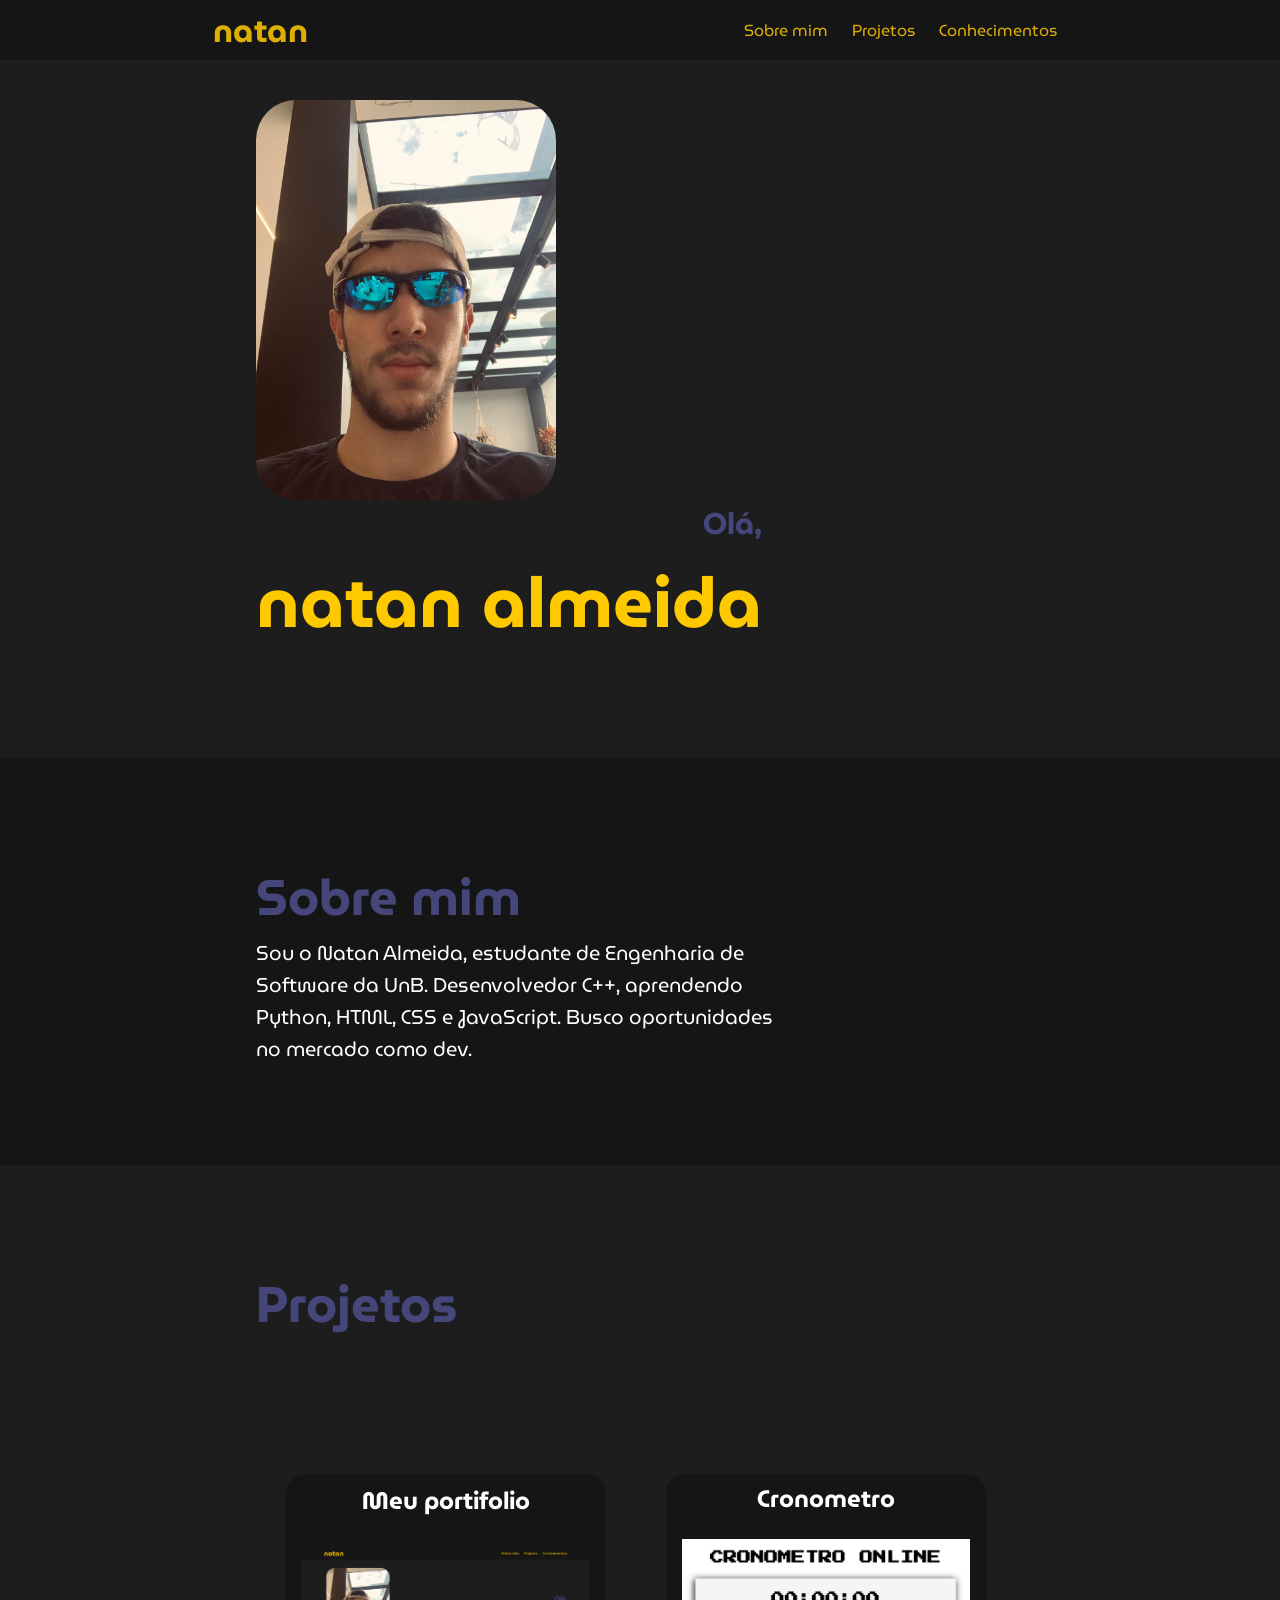
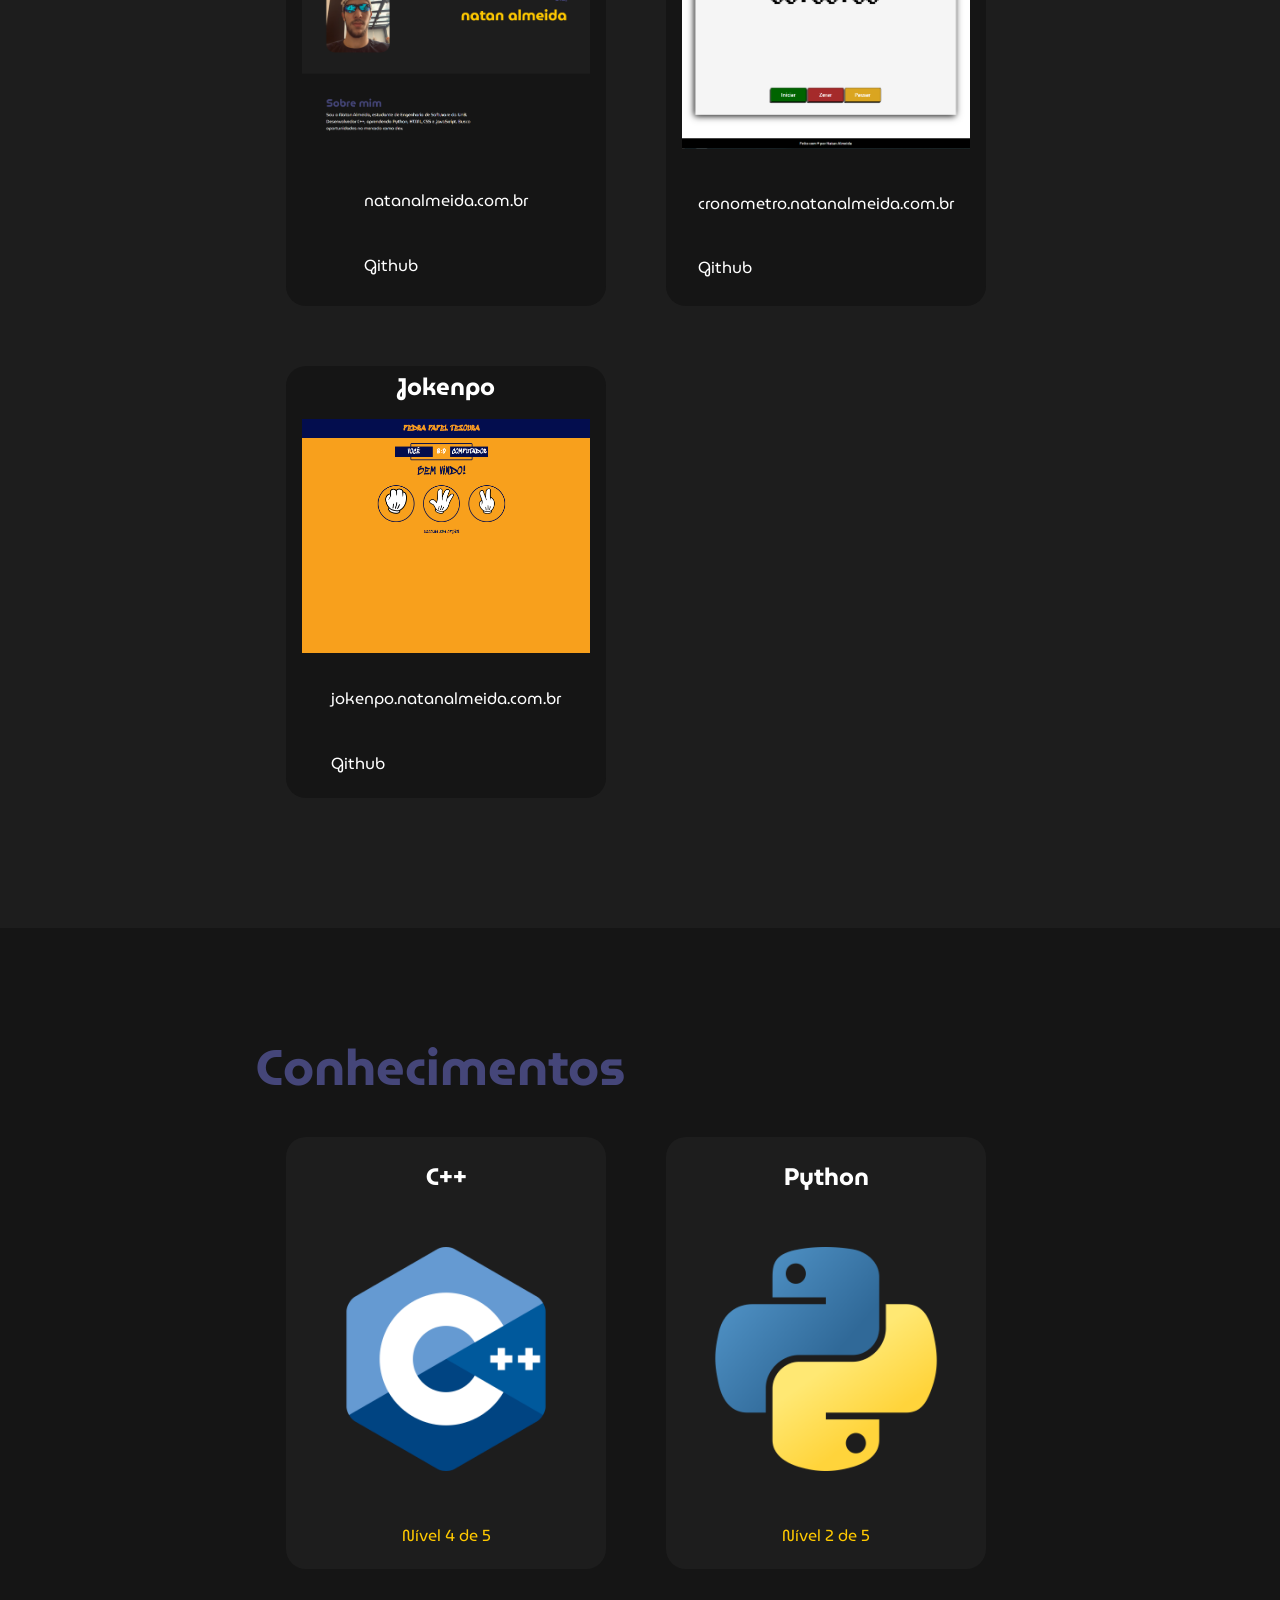
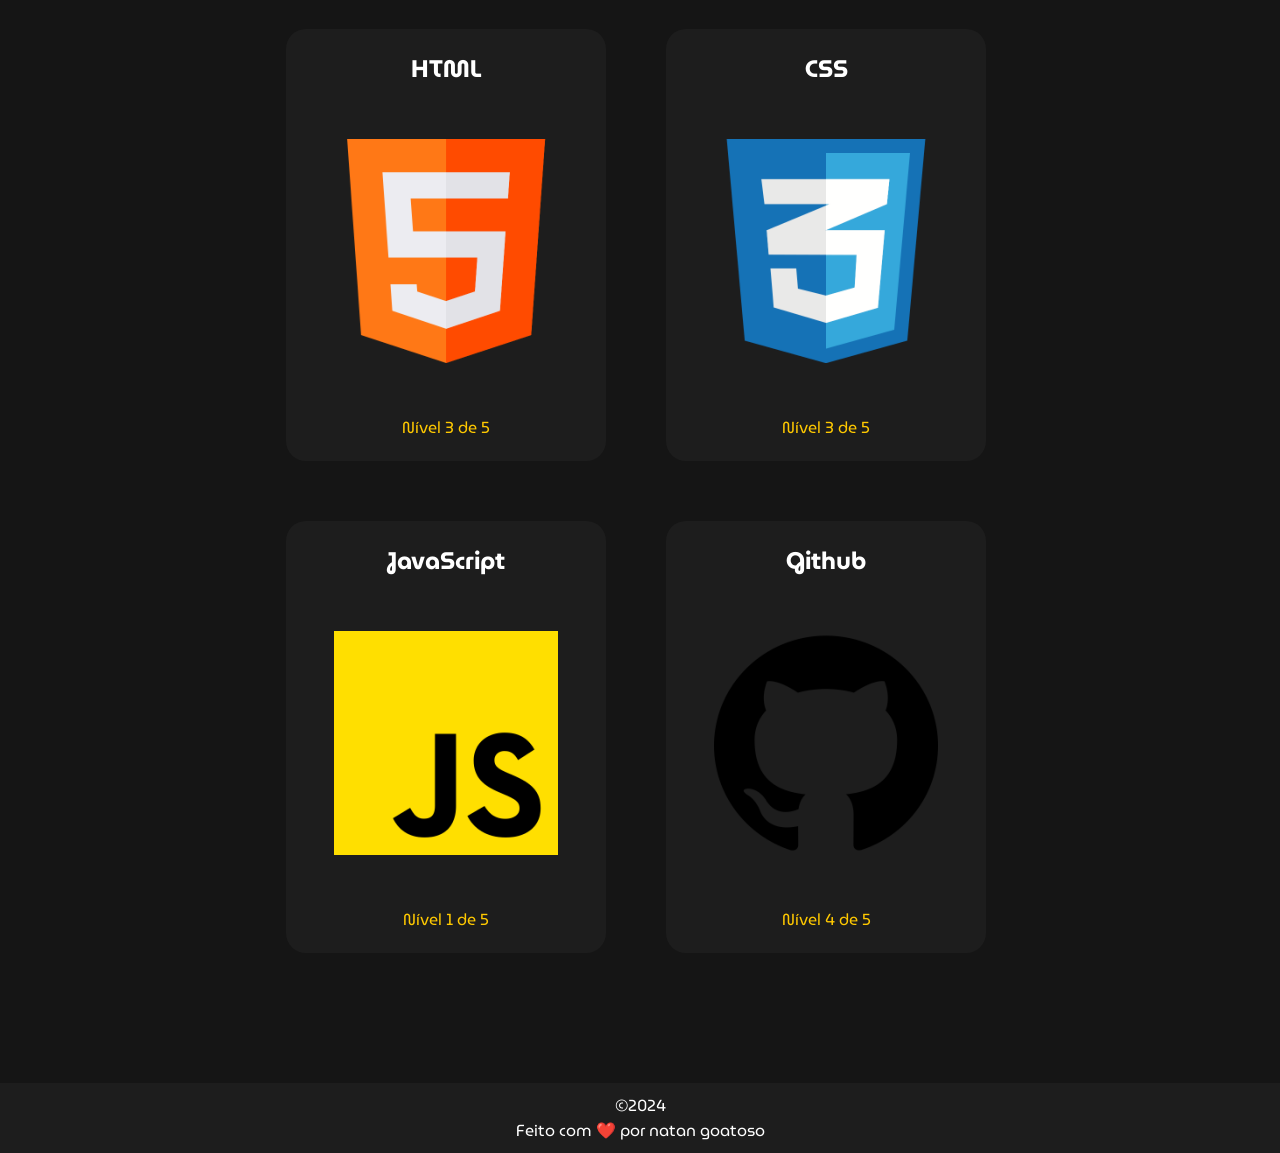
==== index.html @ 83b5fca7 "conhecimentos" ====
<!DOCTYPE html>
<html lang="pt-br">
<head>
     <meta charset="UTF-8">
     <title>NATAN</title>
     <link rel="stylesheet" href="./assets/css/style.css">
     <link rel="stylesheet" href="https://fonts.googleapis.com/icon?family=Material+Icons">
     <link rel="shortcut icon" href="./assets/icons/favicon-32x32.png" type="image/x-icon">
</head>
<body>
     <div id="header">
          <a href="#home"><h1>natan</h1></a>
          <div id="topics">
               <a href="#about-me">Sobre mim</a>
               <a href="#projects">Projetos</a>
               <a href="#know">Conhecimentos</a>
          </div>
     </div>
     <div id="home">
          <div id="profile">
               <img src="./assets/img/natan.jpg">
               <div class="name">
                    <h2>Olá,</h2>
                    <h1>natan almeida</h1>
               </div>
          </div>
     </div>
     <div id="about-me">
          <h1>Sobre mim</h1>
          <div id="sm">
               <p>
                    Sou o Natan Almeida, estudante de Engenharia de Software da UnB. Desenvolvedor C++, aprendendo Python, HTML, CSS e JavaScript. Busco oportunidades no mercado como dev.
               </p>
          </div>
     </div>
     <div id="projects">
          <h1>Projetos</h1>
          <div id="cont-proj">
               <div class="sep-proj">
                    <h2>Meu portifolio</h2>
                    <img src="./assets/img/portifolio.PNG">
                    <div id="links">
                         <p><a href="https://natanalmeida.com.br/">
                              natanalmeida.com.br
                         </a></p>
                         <p><a href="https://github.com/NATANGOATOSO/portifolio/" target="_blank">Github</a></p>
                    </div>
               </div>
               <div class="sep-proj">
                    <h2>Cronometro</h2>
                    <img src="./assets/img/timer.PNG">
                    <div id="links">
                         <p><a href="https://cronometro.natanalmeida.com.br/" target="_blank">
                              cronometro.natanalmeida.com.br
                         </a></p>
                         <p><a href="https://github.com/NATANGOATOSO/cronometro/" target="_blank">Github</a></p>
                    </div>
               </div>
               <div class="sep-proj">
                    <h2>Jokenpo</h2>
                    <img src="./assets/img/jokenpo.PNG">
                    <div id="links">
                         <p><a href="https://jokenpo.natanalmeida.com.br/" target="_blank">
                              jokenpo.natanalmeida.com.br
                         </a></p>
                         <p><a href="https://github.com/NATANGOATOSO/pedrapapeltesoura/" target="_blank">Github</a></p>
                    </div>
               </div>
          </div>
     </div>
     <div id="know">
          <h1>Conhecimentos</h1>
          <div id="cont-know">
               <div class="sep-know">
                    <h2>C++</h2>
                    <img src="./assets/icons/c-.png">
                    <p>Nível 4 de 5</p>
               </div>
               <div class="sep-know">
                    <h2>Python</h2>
                    <img src="./assets/icons/python.png">
                    <p>Nível 2 de 5</p>
               </div>
               <div class="sep-know">
                    <h2>HTML</h2>
                    <img src="./assets/icons/html.png">
                    <p>Nível 3 de 5</p>
               </div>
               <div class="sep-know">
                    <h2>CSS</h2>
                    <img src="./assets/icons/css-3.png">
                    <p>Nível 3 de 5</p>
               </div>
               <div class="sep-know">
                    <h2>JavaScript</h2>
                    <img src="./assets/icons/js.png">
                    <p>Nível 1 de 5</p>
               </div>
               <div class="sep-know">
                    <h2>Github</h2>
                    <img src="./assets/icons/github.png">
                    <p>Nível 4 de 5</p>
               </div>
          </div>
     </div>
     <div id="footer">
          <p>©2024</p>
          <p>Feito com ❤️ por natan goatoso</p>
     </div>
</body>
</html>
---- assets/css/style.css ----
@import url('https://fonts.googleapis.com/css2?family=MuseoModerno:ital,wght@0,100..900;1,100..900&display=swap');
:root{
     --WHITE: #ffff;
     --BLACK: #1d1d1d;
     --BLACK1: #151515;
     --BLACK61: #3d3d3d;
     --GREY: 	#7b7b7b;
     --PURPLE: #454679;
     --YELLOW: #ffc900;

}
*{
     padding: 0;
     margin: 0;
}
body{
     background-color: var(--BLACK);
}
#header{
     background-color: var(--BLACK1);
     padding: 0 20% 0 0;
     width: 100%;
     height: 60px;
     display: flex;
     justify-content: space-around;
     align-items: center;
     position: fixed;
     opacity: 85%;
}
#header a{
     text-decoration: none;
}
#header h1{
     color: var(--YELLOW);
     font-family: "MuseoModerno";
}
#header #topics{
     display: inline-block;
}

#topics a{
     color: var(--YELLOW);
     font-family: "MuseoModerno";
}

#topics a:hover{
     border-bottom-style: solid;
     border-width: 2px;
}

#topics a{
     margin: 0 10px 0 10px;
     text-decoration: none;
}
#home{
     padding: 100px 20% 100px 20%;
     width: 100wh;
     display: flex;
     align-items: center;
}
#profile{
     width: 100%;
     display: flex;
     flex-wrap: wrap;
     justify-content: space-between;
     align-items: center;
     text-align: center;
}
#profile img{
     height: 400px;
     border-radius: 40px;
}
.name{
     display: flex;
     flex-direction: column;
     text-align: end;
}
.name h2{
     color: var(--PURPLE);
     font-family: "MuseoModerno";
     font-size: 30px;
}
.name h1{
     color: var(--YELLOW);
     font-family: "MuseoModerno";
     font-size: 70px;
}

#about-me{
     background-color: var(--BLACK1);
     width: 100wh;
     padding: 100px 20% 100px 20%;
}

#about-me #sm{
     width: 70%;
     display: flex;
     justify-content: space-between;
     align-items: center;
}
#about-me h1{
     font-size: 50px; 
     font-family: "MuseoModerno"; 
     color: var(--PURPLE);
}
#sm p{
     font-size: 20px;
     color: var(--WHITE);
     font-family: "MuseoModerno"; 
}

#projects{
     background-color: var(--BLACK);
     width: 100wh;
     padding: 100px 20% 100px 20%;
}

#projects h1{
     font-size: 50px; 
     font-family: "MuseoModerno"; 
     color: var(--PURPLE);
     padding-bottom: 100px;
}

#cont-proj{
     display: flex;
     flex-wrap: wrap;
     width: 100%;
}

#cont-proj .sep-proj{
     background-color: var(--BLACK1);
     margin: 30px;
     width: 20rem;
     height: 27rem;
     display: flex;
     flex-direction: column;
     justify-content: space-around;
     text-align: center;
     align-items: center;
     border-radius: 20px;
}
#cont-proj a{
     text-decoration: none;
}

.sep-proj h2{
     font-family: "MuseoModerno";
     color: var(--WHITE);
}

.sep-proj img{
     width: 90%;
     padding: 10px;
}

.sep-proj #links{
     height: 30%;
     display: flex;
     flex-direction: column;
     flex-wrap: wrap;
     justify-content: space-around;
     align-items: start;
}

#links a{
     font-family: "MuseoModerno";
     color: var(--WHITE);
     text-decoration: none;
}

#know{
     background-color: var(--BLACK1);
     width: 100wh;
     padding: 100px 20% 100px 20%;
}

#know h1{
     font-size: 50px; 
     font-family: "MuseoModerno"; 
     color: var(--PURPLE);
}

#cont-know{
     display: flex;
     flex-wrap: wrap;
     width: 100%;
}

#cont-know .sep-know{
     background-color: var(--BLACK);
     margin: 30px;
     width: 20rem;
     height: 27rem;
     display: flex;
     flex-direction: column;
     justify-content: space-around;
     text-align: center;
     align-items: center;
     border-radius: 20px;
}

.sep-know img{
     width: 70%;
     padding: 10px;
}

.sep-know h2{
     font-family: "MuseoModerno";
     color: var(--WHITE);
}

.sep-know p{
     font-family: "MuseoModerno";
     color: var(--YELLOW);
}

#footer{
     width: 100wh;
     text-align: center;
     align-items: center;
     padding: 10px 0 10px 0;
}

#footer p{
     color: var(--WHITE);
     font-family: "MuseoModerno";
}
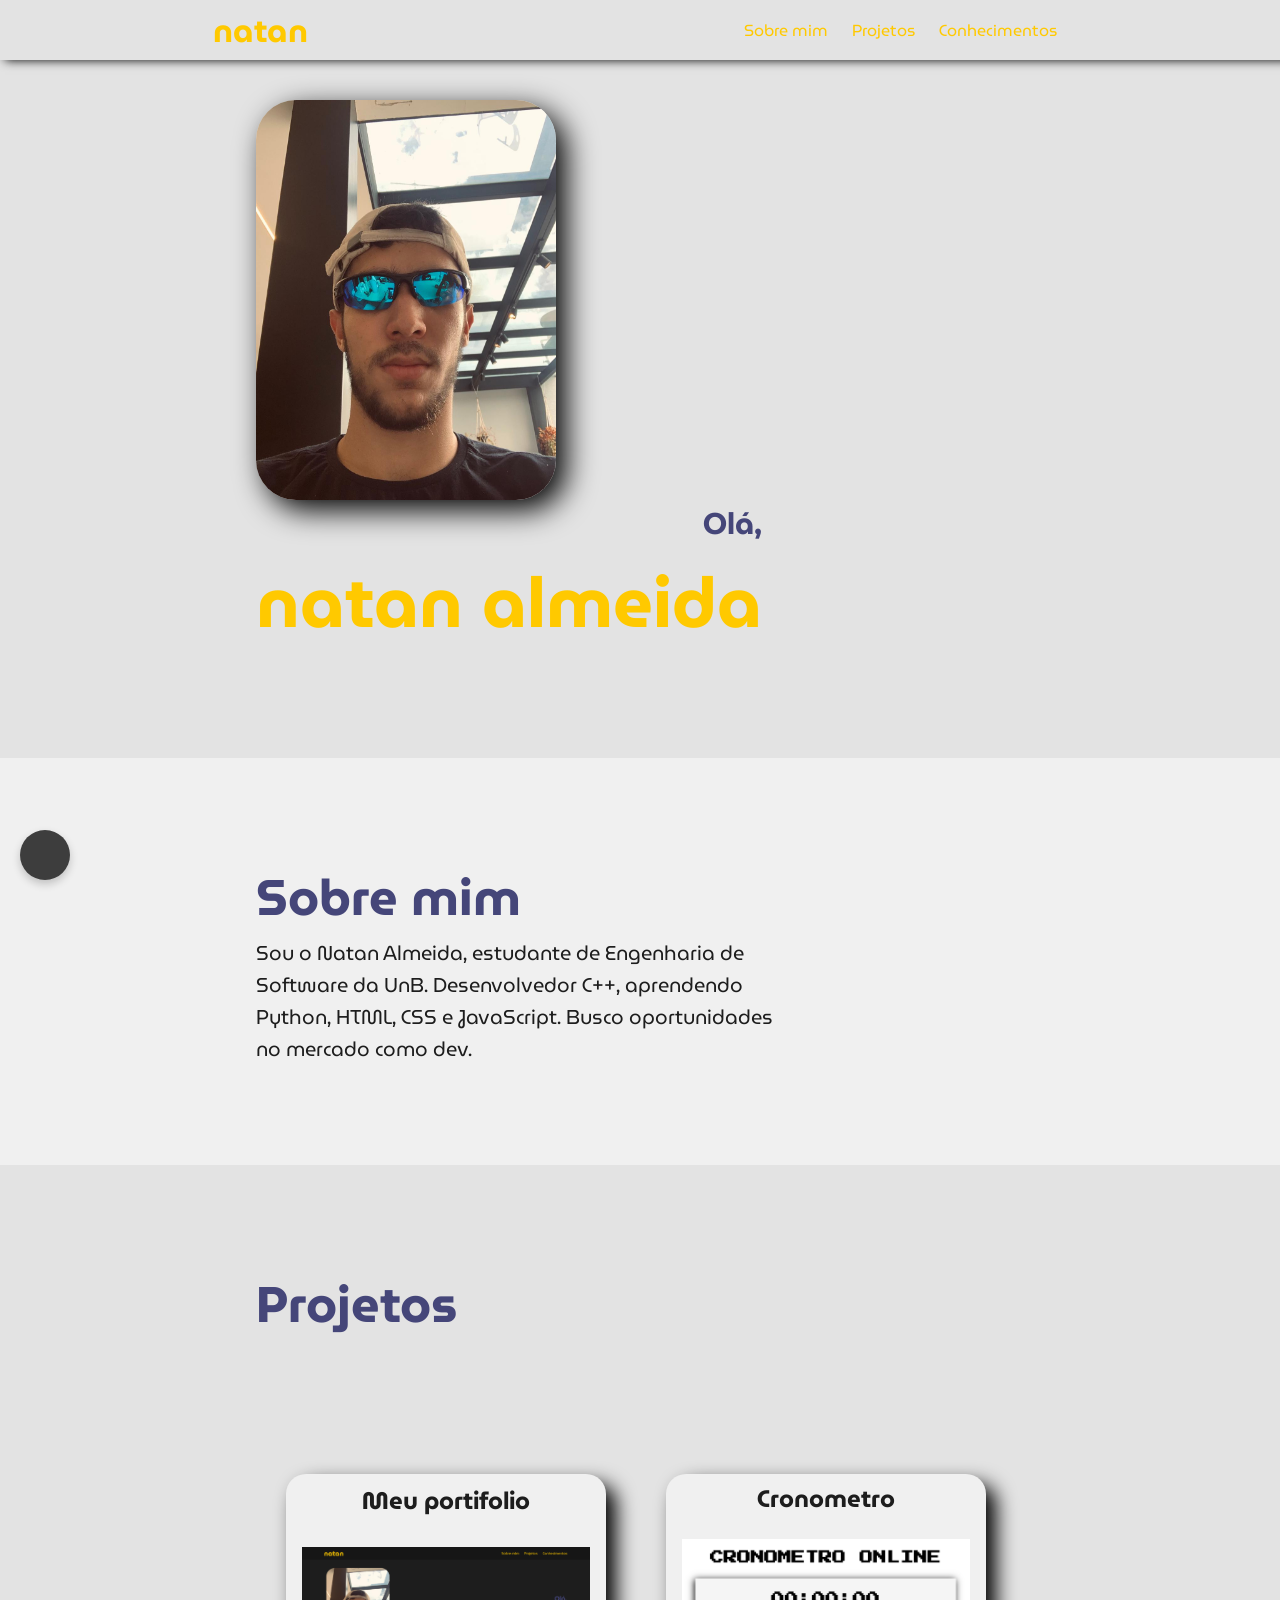
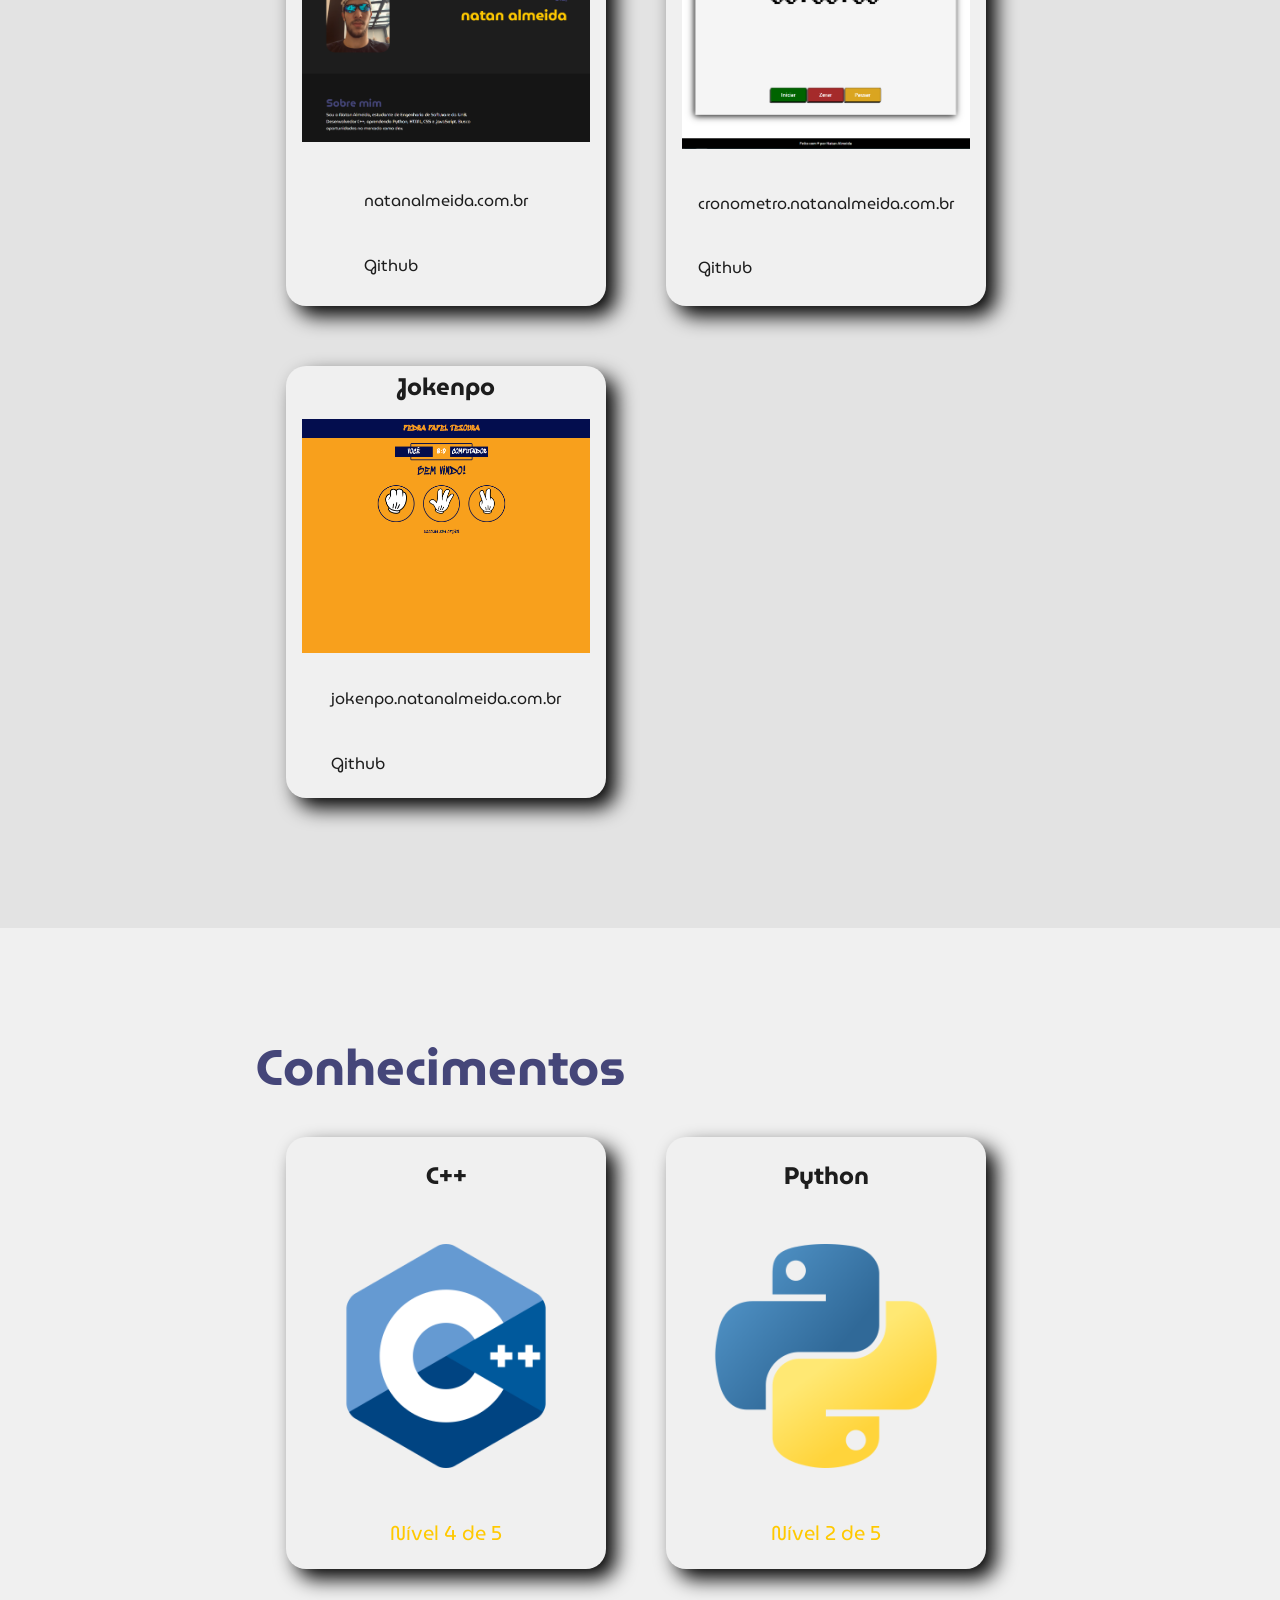
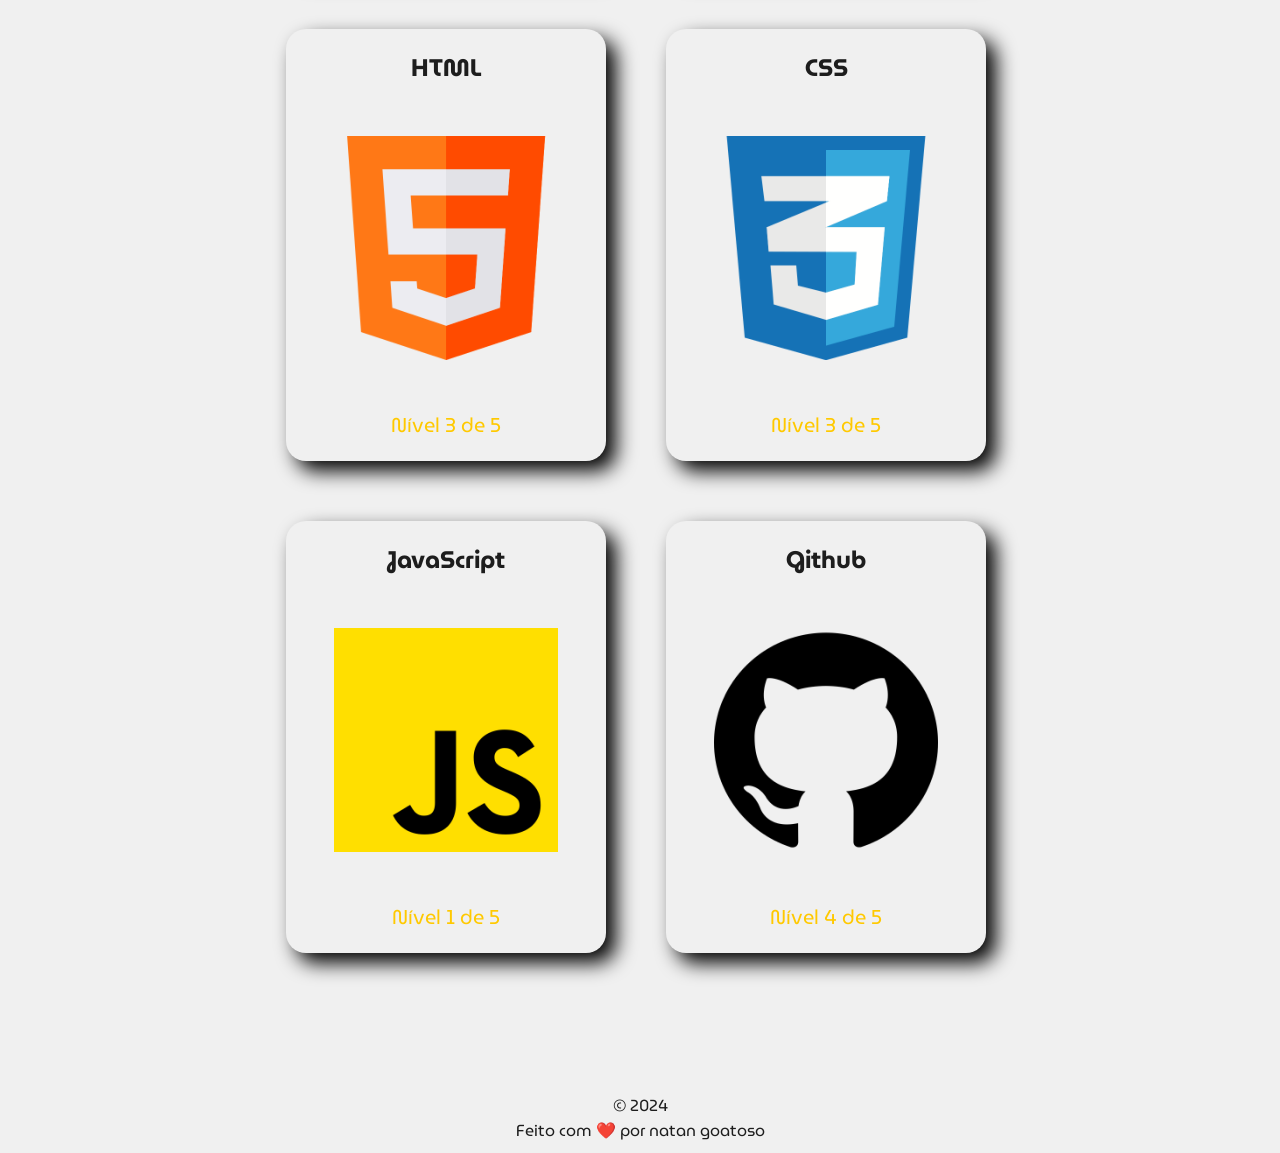
==== commit fe59e1c5: "light mode" ====
--- a/index.html
+++ b/index.html
@@ -8,6 +8,9 @@
      <link rel="shortcut icon" href="./assets/icons/favicon-32x32.png" type="image/x-icon">
 </head>
 <body>
+     <div class="toggle-button" id="toggleButton">
+          <i class="material-icons" id="modeicon">light_mode</i>
+     </div>
      <div id="header">
           <a href="#home"><h1>natan</h1></a>
           <div id="topics">
@@ -104,8 +107,9 @@
           </div>
      </div>
      <div id="footer">
-          <p>©2024</p>
+          <p>&copy; 2024</p>
           <p>Feito com ❤️ por natan goatoso</p>
      </div>
+     <script src="./assets/js/app.js"></script>
 </body>
 </html>
--- a/assets/css/style.css
+++ b/assets/css/style.css
@@ -1,6 +1,8 @@
 @import url('https://fonts.googleapis.com/css2?family=MuseoModerno:ital,wght@0,100..900;1,100..900&display=swap');
 :root{
      --WHITE: #ffff;
+     --WHITE1: #e3e3e3;
+     --WHITE2: #f0f0f0;
      --BLACK: #1d1d1d;
      --BLACK1: #151515;
      --BLACK61: #3d3d3d;
@@ -13,11 +15,44 @@
      padding: 0;
      margin: 0;
 }
-body{
-     background-color: var(--BLACK);
+
+div{
+     transition: background-color 0.5s ease, color 0.5s ease;
+}
+body.light-mode {
+     --PRIMARY: var(--WHITE1);
+     --SECONDARY: var(--WHITE2);
+     --LETTERCOLOR: var(--BLACK);
+ }
+
+ body.dark-mode {
+     --PRIMARY: var(--BLACK);
+     --SECONDARY: var(--BLACK1);
+     --LETTERCOLOR: var(--WHITE);
+ }
+
+ .toggle-button {
+     position: fixed;
+     bottom: 20px;
+     left: 20px;
+     width: 50px;
+     height: 50px;
+     border-radius: 50%;
+     background-color: var(--BLACK61);
+     color: #fff;
+     display: flex;
+     justify-content: center;
+     align-items: center;
+     cursor: pointer;
+     box-shadow: 0 4px 8px rgba(0, 0, 0, 0.2);
+     transition: background-color 0.3s ease;
+}
+ 
+.toggle-button:hover {
+     background-color: var(--PURPLE);
 }
 #header{
-     background-color: var(--BLACK1);
+     background-color: var(--PRIMARY);
      padding: 0 20% 0 0;
      width: 100%;
      height: 60px;
@@ -25,7 +60,7 @@
      justify-content: space-around;
      align-items: center;
      position: fixed;
-     opacity: 85%;
+     box-shadow: 5px 0 10px;
 }
 #header a{
      text-decoration: none;
@@ -53,6 +88,7 @@
      text-decoration: none;
 }
 #home{
+     background-color: var(--PRIMARY);
      padding: 100px 20% 100px 20%;
      width: 100wh;
      display: flex;
@@ -69,6 +105,8 @@
 #profile img{
      height: 400px;
      border-radius: 40px;
+     box-shadow: 10px 10px 30px;
+
 }
 .name{
      display: flex;
@@ -87,7 +125,7 @@
 }
 
 #about-me{
-     background-color: var(--BLACK1);
+     background-color: var(--SECONDARY);
      width: 100wh;
      padding: 100px 20% 100px 20%;
 }
@@ -105,12 +143,12 @@
 }
 #sm p{
      font-size: 20px;
-     color: var(--WHITE);
+     color: var(--LETTERCOLOR);
      font-family: "MuseoModerno"; 
 }
 
 #projects{
-     background-color: var(--BLACK);
+     background-color: var(--PRIMARY);
      width: 100wh;
      padding: 100px 20% 100px 20%;
 }
@@ -129,7 +167,7 @@
 }
 
 #cont-proj .sep-proj{
-     background-color: var(--BLACK1);
+     background-color: var(--SECONDARY);
      margin: 30px;
      width: 20rem;
      height: 27rem;
@@ -139,6 +177,7 @@
      text-align: center;
      align-items: center;
      border-radius: 20px;
+     box-shadow: 10px 10px 20px;
 }
 #cont-proj a{
      text-decoration: none;
@@ -146,7 +185,7 @@
 
 .sep-proj h2{
      font-family: "MuseoModerno";
-     color: var(--WHITE);
+     color: var(--LETTERCOLOR);
 }
 
 .sep-proj img{
@@ -165,12 +204,12 @@
 
 #links a{
      font-family: "MuseoModerno";
-     color: var(--WHITE);
+     color: var(--LETTERCOLOR);
      text-decoration: none;
 }
 
 #know{
-     background-color: var(--BLACK1);
+     background-color: var(--SECONDARY);
      width: 100wh;
      padding: 100px 20% 100px 20%;
 }
@@ -188,7 +227,7 @@
 }
 
 #cont-know .sep-know{
-     background-color: var(--BLACK);
+     background-color: var(--SECONDARY);
      margin: 30px;
      width: 20rem;
      height: 27rem;
@@ -198,6 +237,8 @@
      text-align: center;
      align-items: center;
      border-radius: 20px;
+     box-shadow: 10px 10px 20px;
+
 }
 
 .sep-know img{
@@ -207,15 +248,17 @@
 
 .sep-know h2{
      font-family: "MuseoModerno";
-     color: var(--WHITE);
+     color: var(--LETTERCOLOR);
 }
 
 .sep-know p{
      font-family: "MuseoModerno";
      color: var(--YELLOW);
+     font-size: 20px;;
 }
 
 #footer{
+     background-color: var(--SECONDARY);
      width: 100wh;
      text-align: center;
      align-items: center;
@@ -223,6 +266,6 @@
 }
 
 #footer p{
-     color: var(--WHITE);
+     color: var(--LETTERCOLOR);
      font-family: "MuseoModerno";
 }
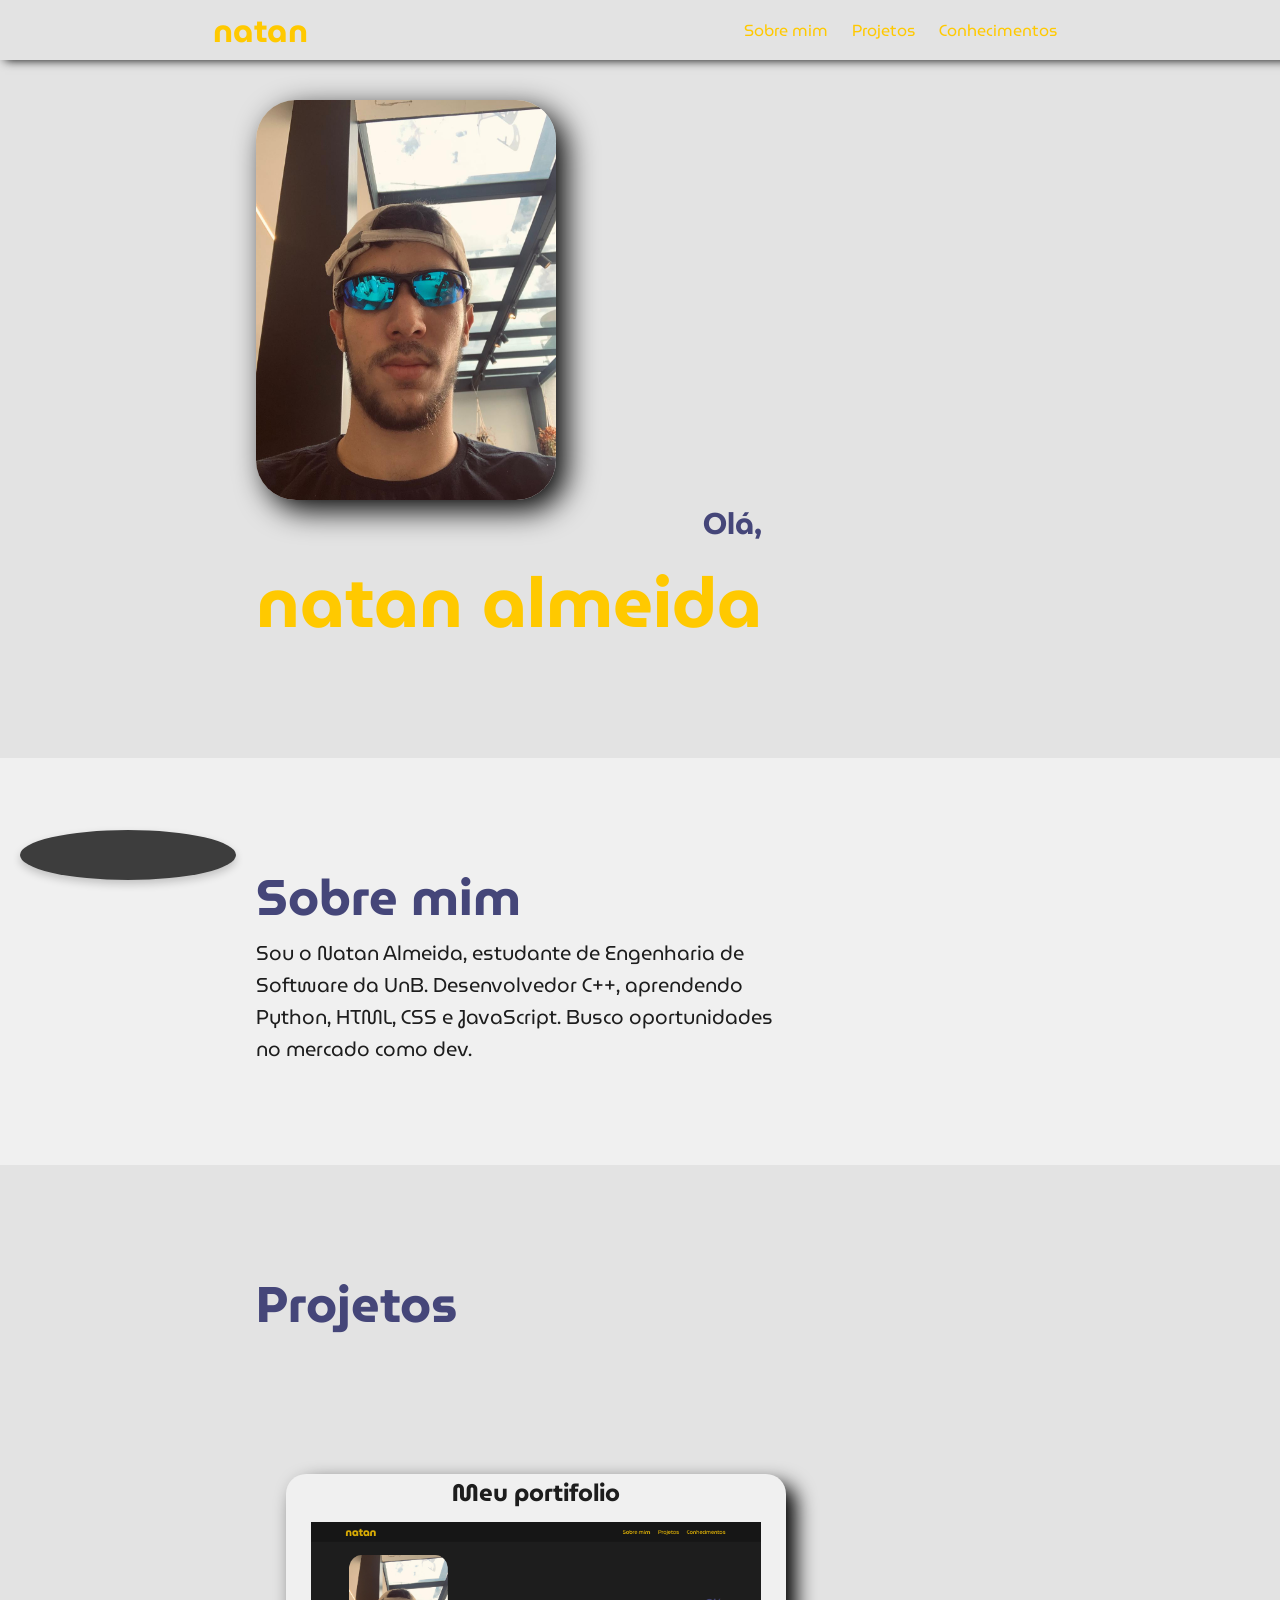
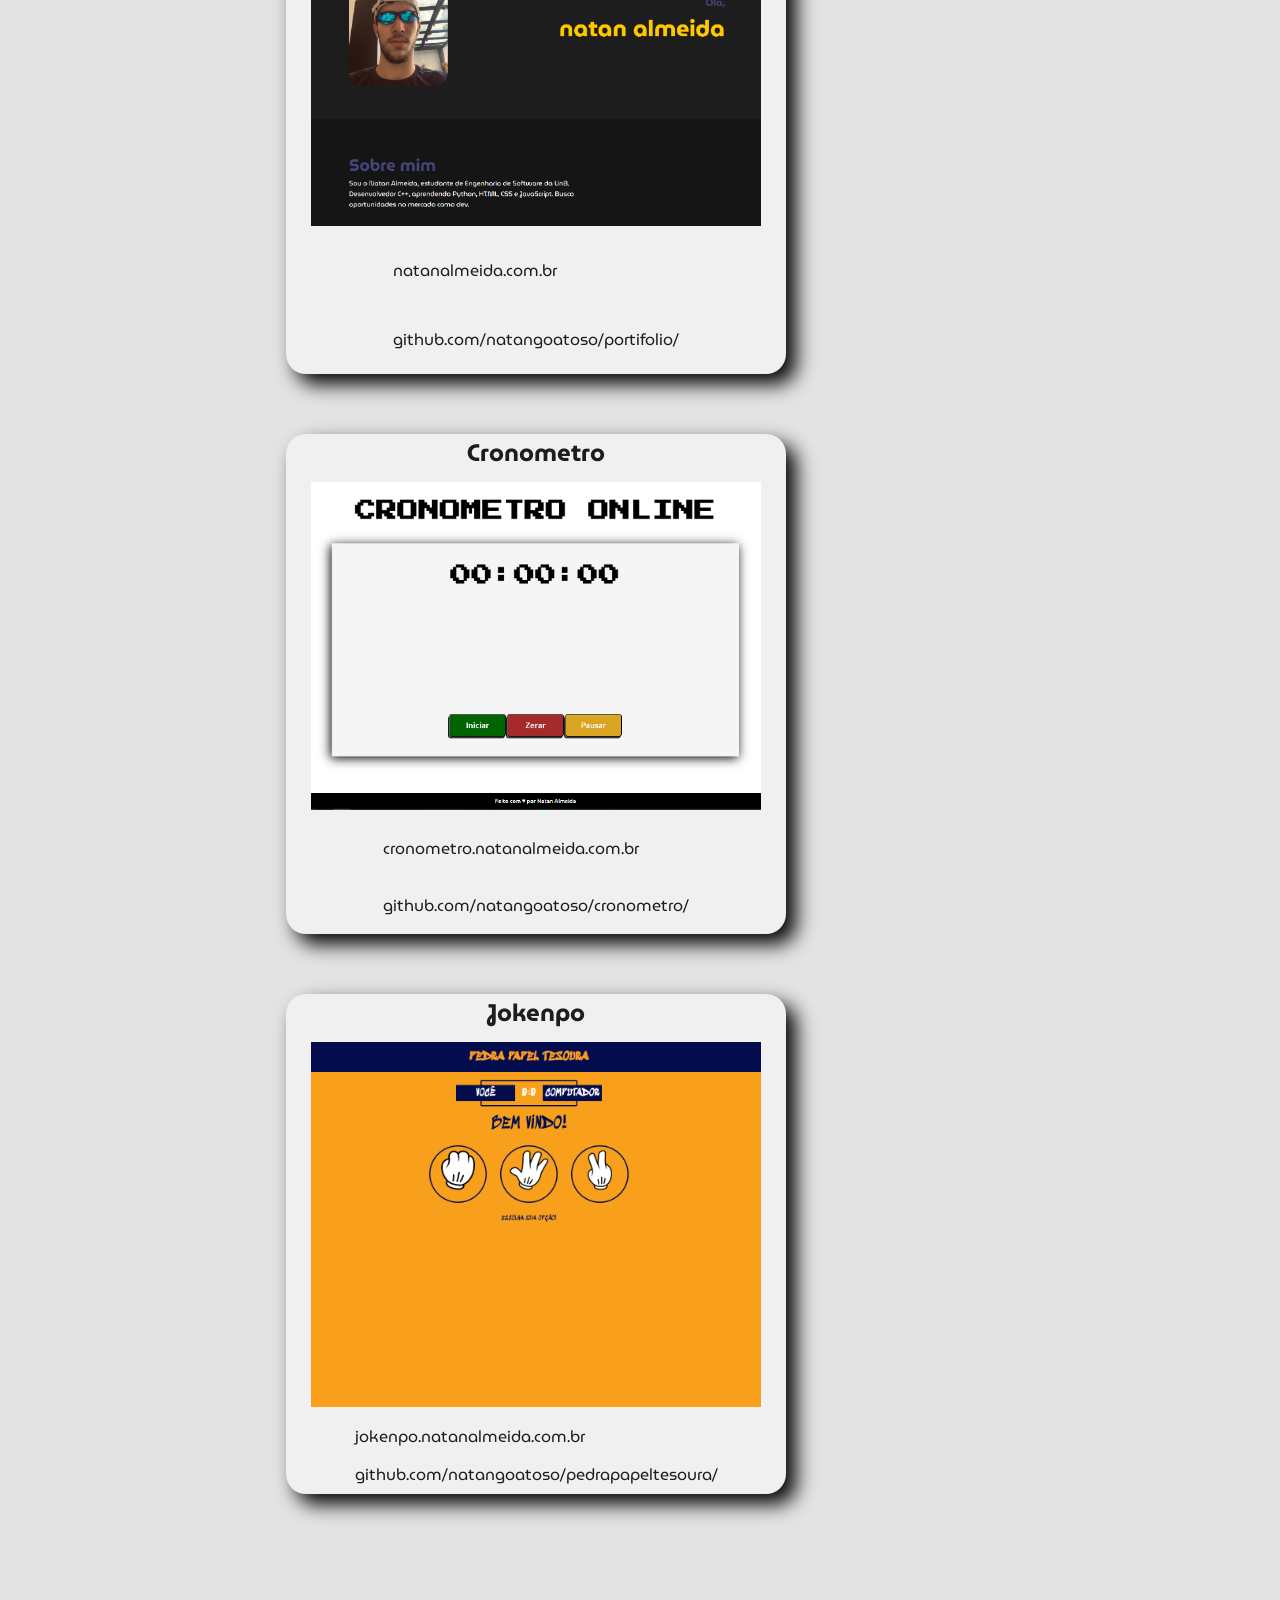
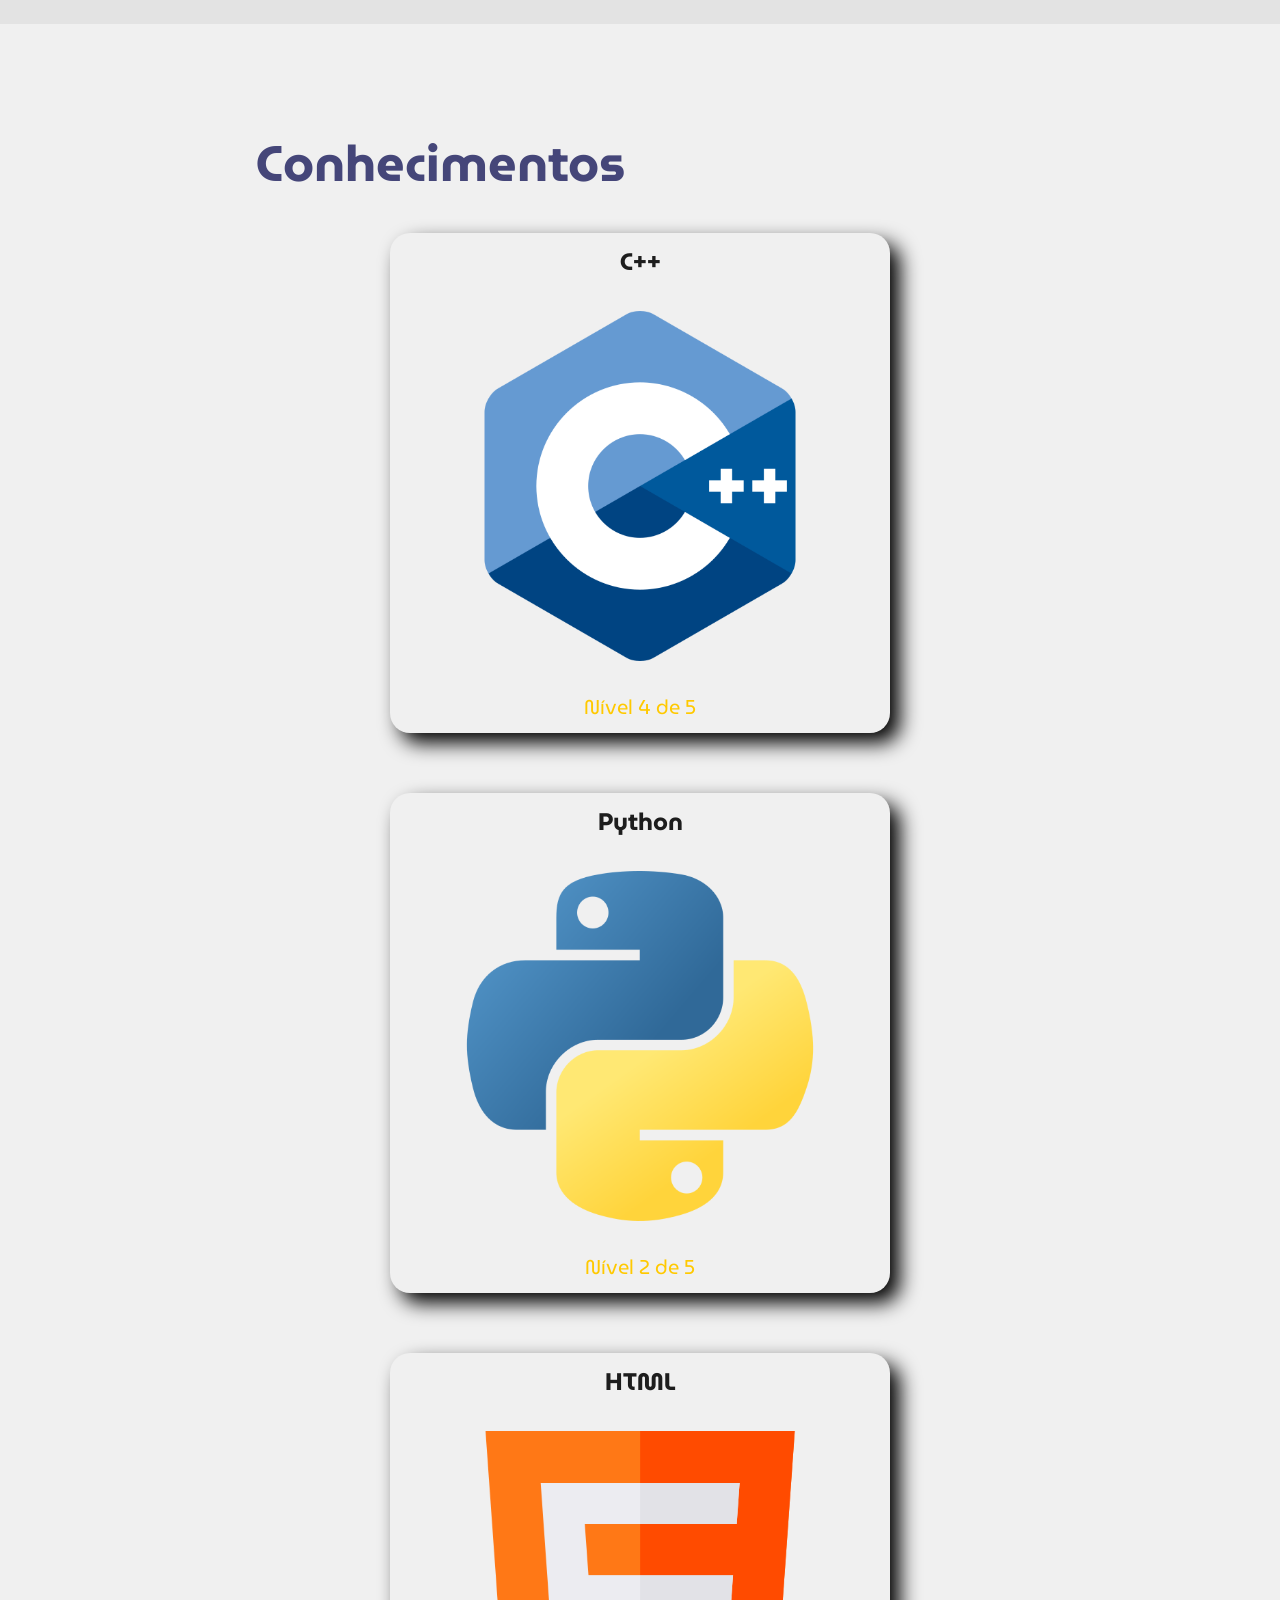
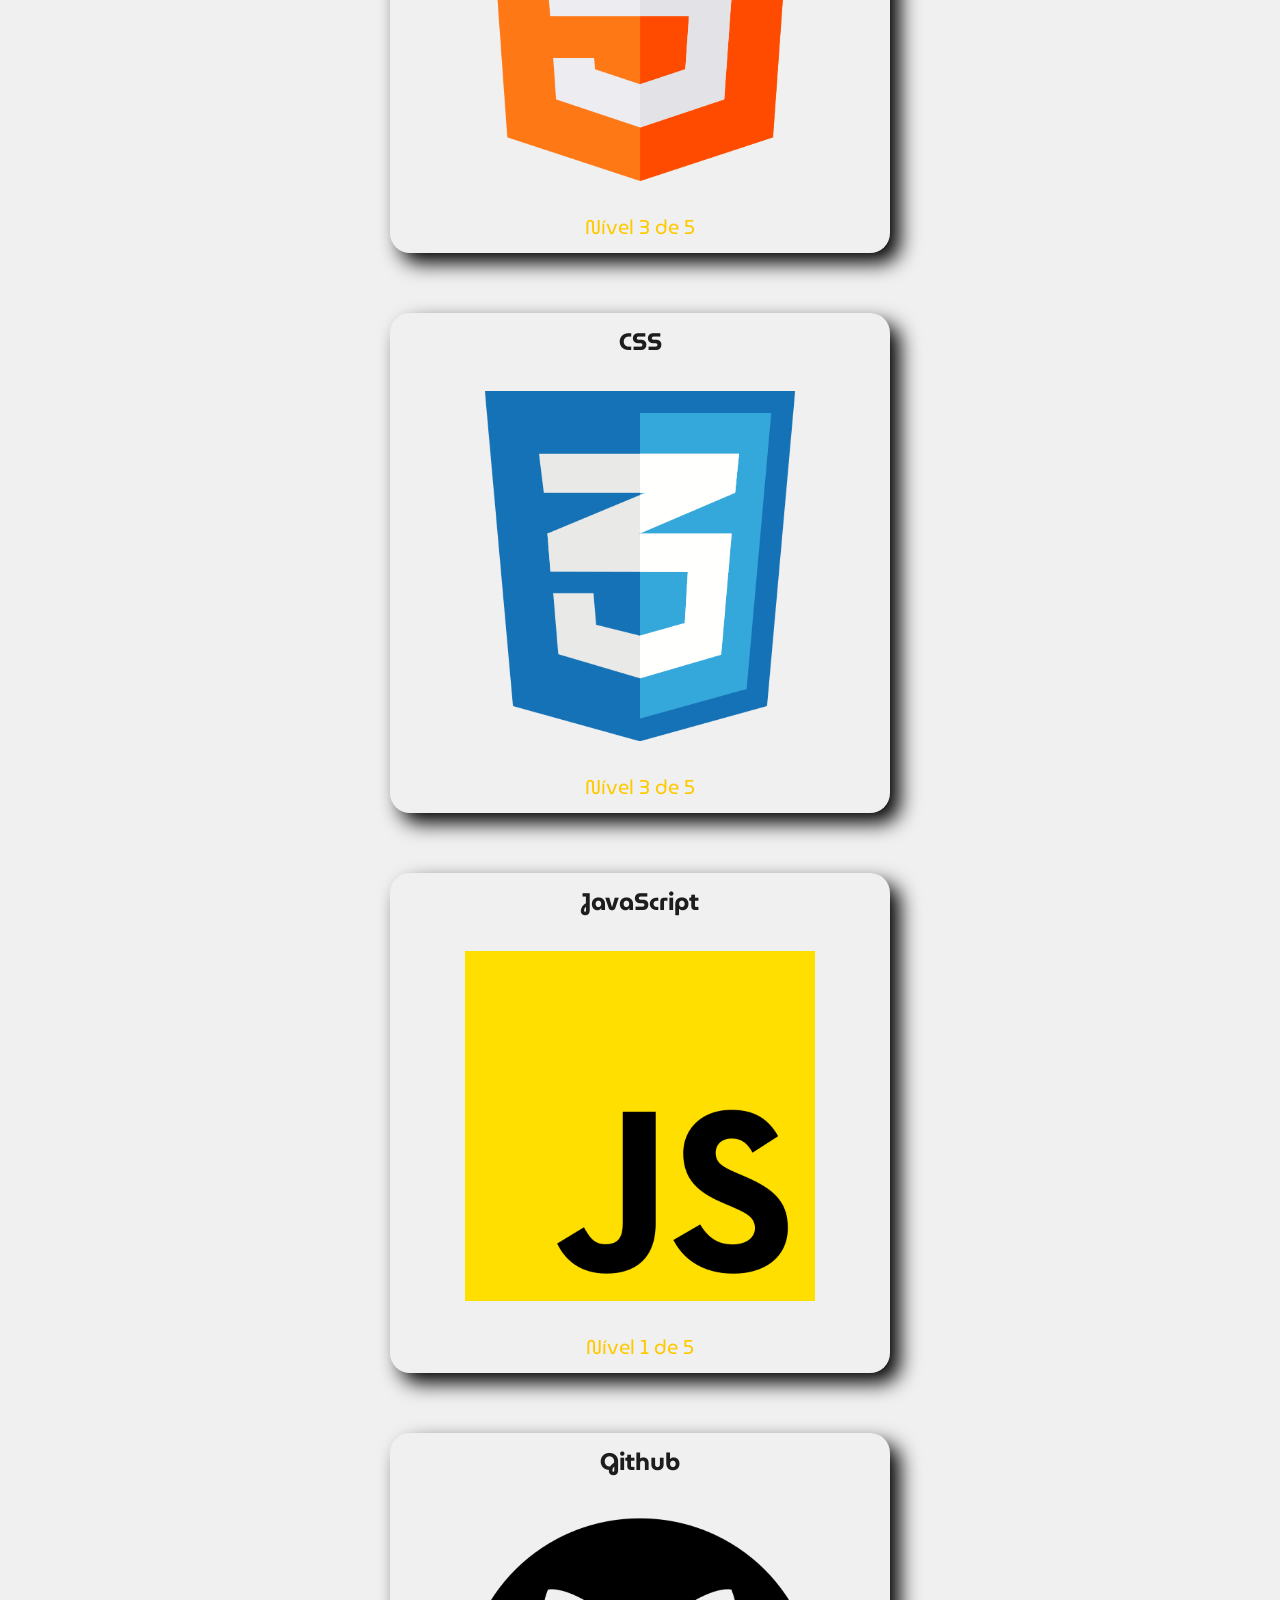
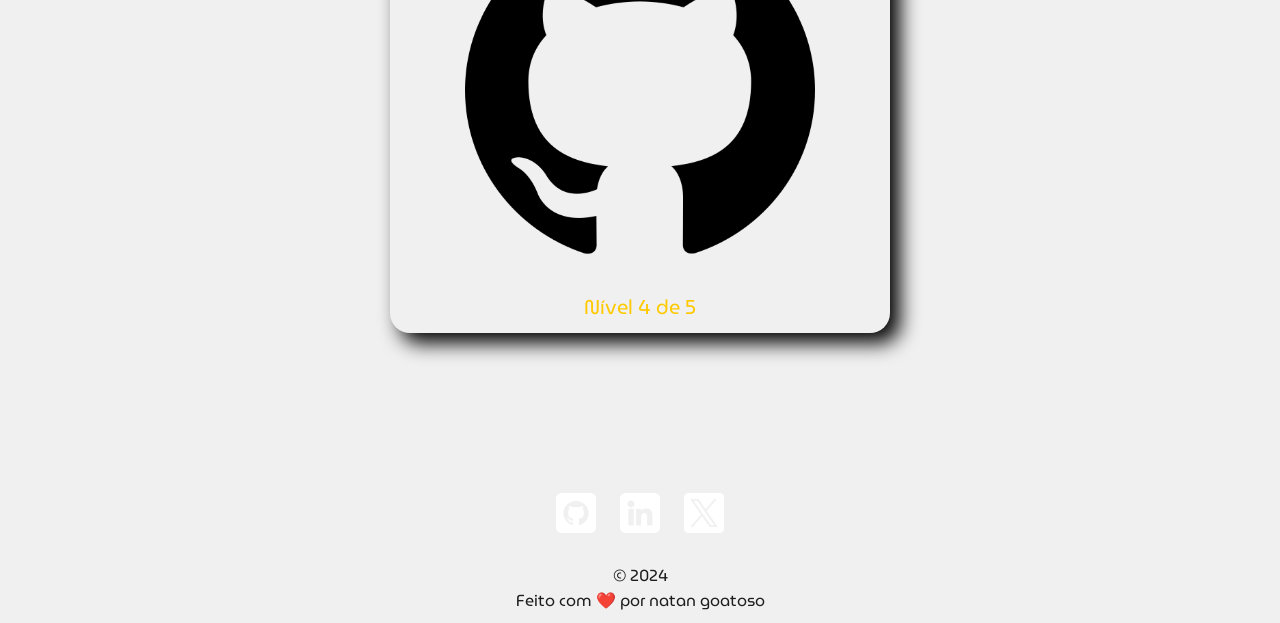
==== commit 36ab39de: "contatos" ====
--- a/index.html
+++ b/index.html
@@ -46,7 +46,7 @@
                          <p><a href="https://natanalmeida.com.br/">
                               natanalmeida.com.br
                          </a></p>
-                         <p><a href="https://github.com/NATANGOATOSO/portifolio/" target="_blank">Github</a></p>
+                         <p><a href="https://github.com/NATANGOATOSO/portifolio/" target="_blank">github.com/natangoatoso/portifolio/</a></p>
                     </div>
                </div>
                <div class="sep-proj">
@@ -56,7 +56,7 @@
                          <p><a href="https://cronometro.natanalmeida.com.br/" target="_blank">
                               cronometro.natanalmeida.com.br
                          </a></p>
-                         <p><a href="https://github.com/NATANGOATOSO/cronometro/" target="_blank">Github</a></p>
+                         <p><a href="https://github.com/NATANGOATOSO/cronometro/" target="_blank">github.com/natangoatoso/cronometro/</a></p>
                     </div>
                </div>
                <div class="sep-proj">
@@ -66,7 +66,7 @@
                          <p><a href="https://jokenpo.natanalmeida.com.br/" target="_blank">
                               jokenpo.natanalmeida.com.br
                          </a></p>
-                         <p><a href="https://github.com/NATANGOATOSO/pedrapapeltesoura/" target="_blank">Github</a></p>
+                         <p><a href="https://github.com/NATANGOATOSO/pedrapapeltesoura/" target="_blank">github.com/natangoatoso/pedrapapeltesoura/</a></p>
                     </div>
                </div>
           </div>
@@ -107,6 +107,11 @@
           </div>
      </div>
      <div id="footer">
+          <div id="contatos">
+               <a href="https://github.com/natangoatoso"><img src="./assets/icons/github_c.png" ></a>
+               <a href="https://www.linkedin.com/in/natan-almeida-42b22728a/"><img src="./assets/icons/linkedin.png"></a>
+               <a href="https://https://x.com/NatanGoatoso"><img src="./assets/icons/twitter.png"></a>
+          </div>
           <p>&copy; 2024</p>
           <p>Feito com ❤️ por natan goatoso</p>
      </div>
--- a/assets/css/style.css
+++ b/assets/css/style.css
@@ -35,8 +35,8 @@
      position: fixed;
      bottom: 20px;
      left: 20px;
-     width: 50px;
-     height: 50px;
+     min-width: 50px;
+     min-height: 50px;
      border-radius: 50%;
      background-color: var(--BLACK61);
      color: #fff;
@@ -61,6 +61,7 @@
      align-items: center;
      position: fixed;
      box-shadow: 5px 0 10px;
+     z-index: 3;
 }
 #header a{
      text-decoration: none;
@@ -108,6 +109,12 @@
      box-shadow: 10px 10px 30px;
 
 }
+
+#profile img:hover{
+     transform: scale(110%);
+     z-index: 0;
+}
+
 .name{
      display: flex;
      flex-direction: column;
@@ -169,8 +176,10 @@
 #cont-proj .sep-proj{
      background-color: var(--SECONDARY);
      margin: 30px;
-     width: 20rem;
-     height: 27rem;
+     min-width: 400px;
+     max-width: 500px;
+     min-height: 500px;
+     max-height: 700px;
      display: flex;
      flex-direction: column;
      justify-content: space-around;
@@ -208,6 +217,10 @@
      text-decoration: none;
 }
 
+#cont-proj .sep-proj:hover{
+     transform: scale(105%);
+}
+
 #know{
      background-color: var(--SECONDARY);
      width: 100wh;
@@ -224,13 +237,16 @@
      display: flex;
      flex-wrap: wrap;
      width: 100%;
+     justify-content: space-around;
 }
 
 #cont-know .sep-know{
      background-color: var(--SECONDARY);
      margin: 30px;
-     width: 20rem;
-     height: 27rem;
+     min-width: 400px;
+     max-width: 500px;
+     min-height: 500px;
+     max-height: 700px;
      display: flex;
      flex-direction: column;
      justify-content: space-around;
@@ -238,7 +254,6 @@
      align-items: center;
      border-radius: 20px;
      box-shadow: 10px 10px 20px;
-
 }
 
 .sep-know img{
@@ -264,6 +279,16 @@
      align-items: center;
      padding: 10px 0 10px 0;
 }
+#footer #contatos{
+     height: 40px;
+     margin: 20px 0 30px 0;
+     filter: invert();
+}
+
+#contatos img{
+     padding: 0 10px 0 10px;
+     height: 40px;
+}
 
 #footer p{
      color: var(--LETTERCOLOR);
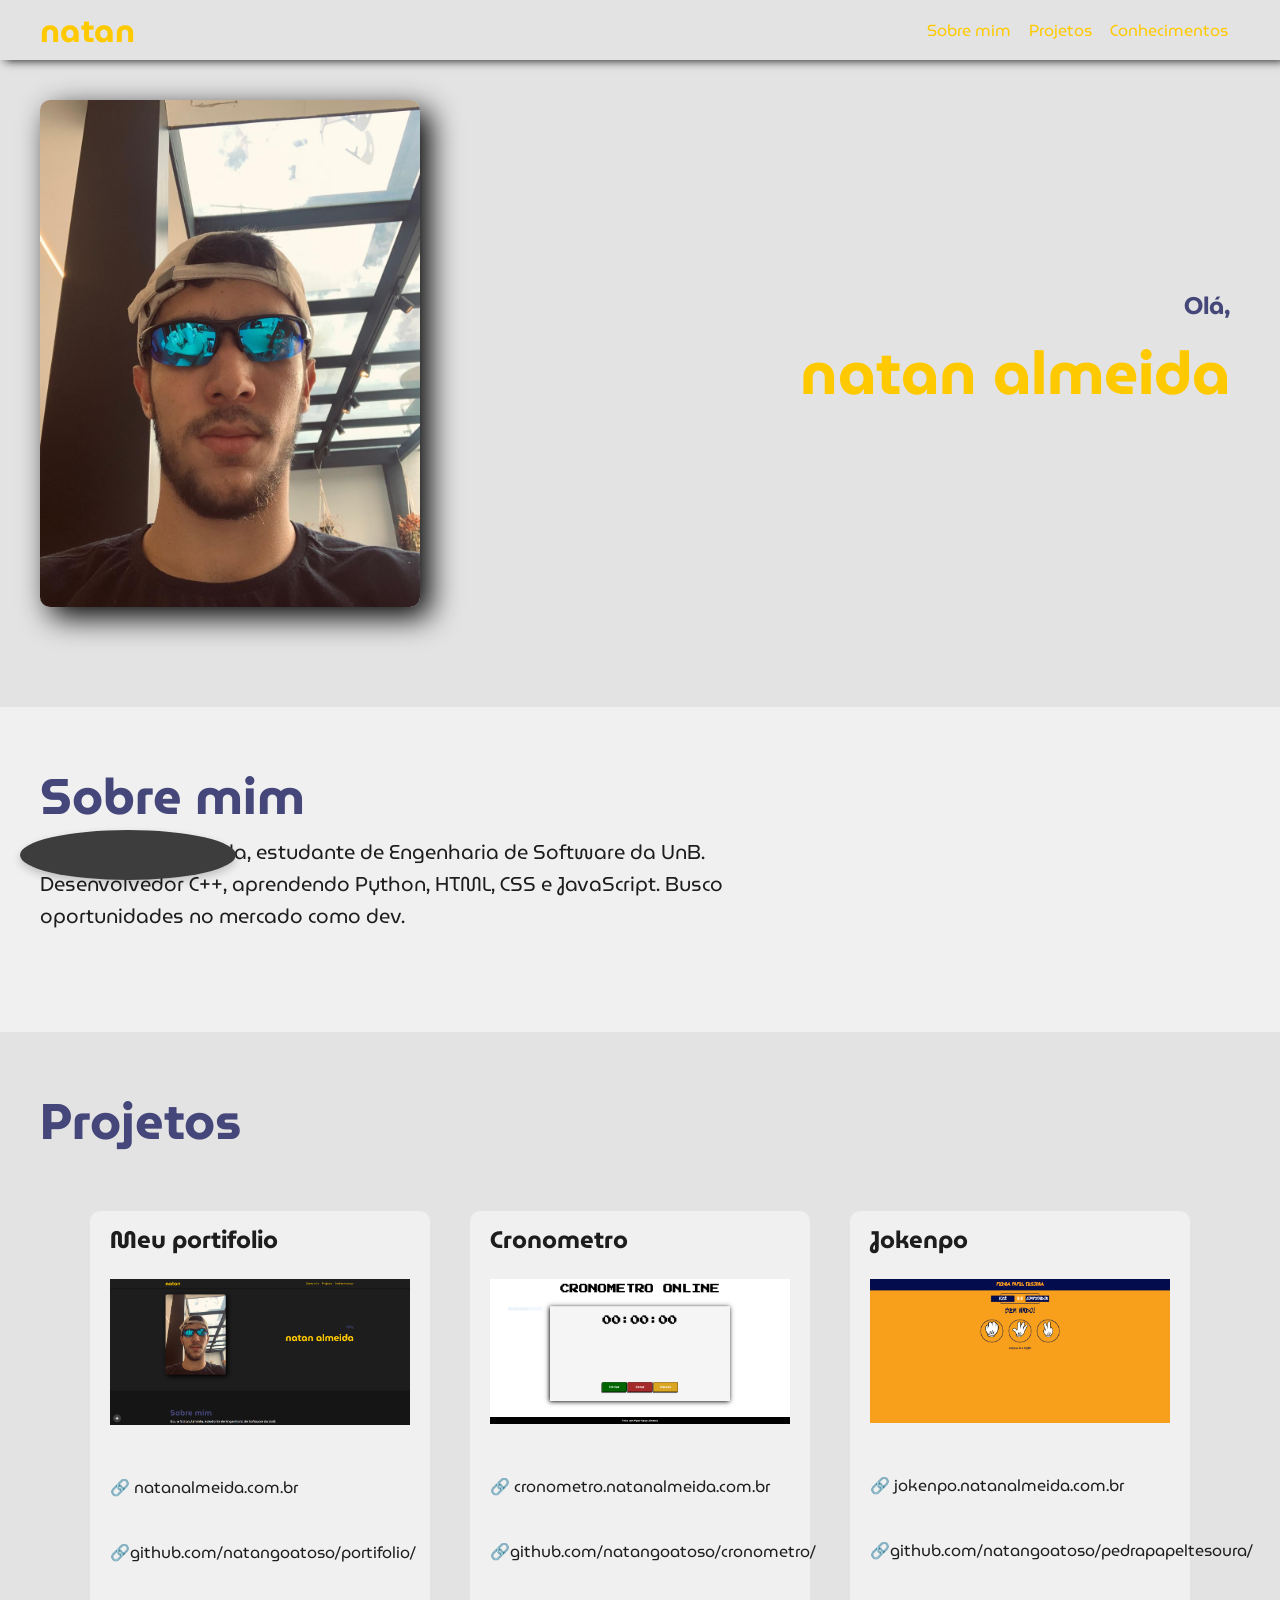
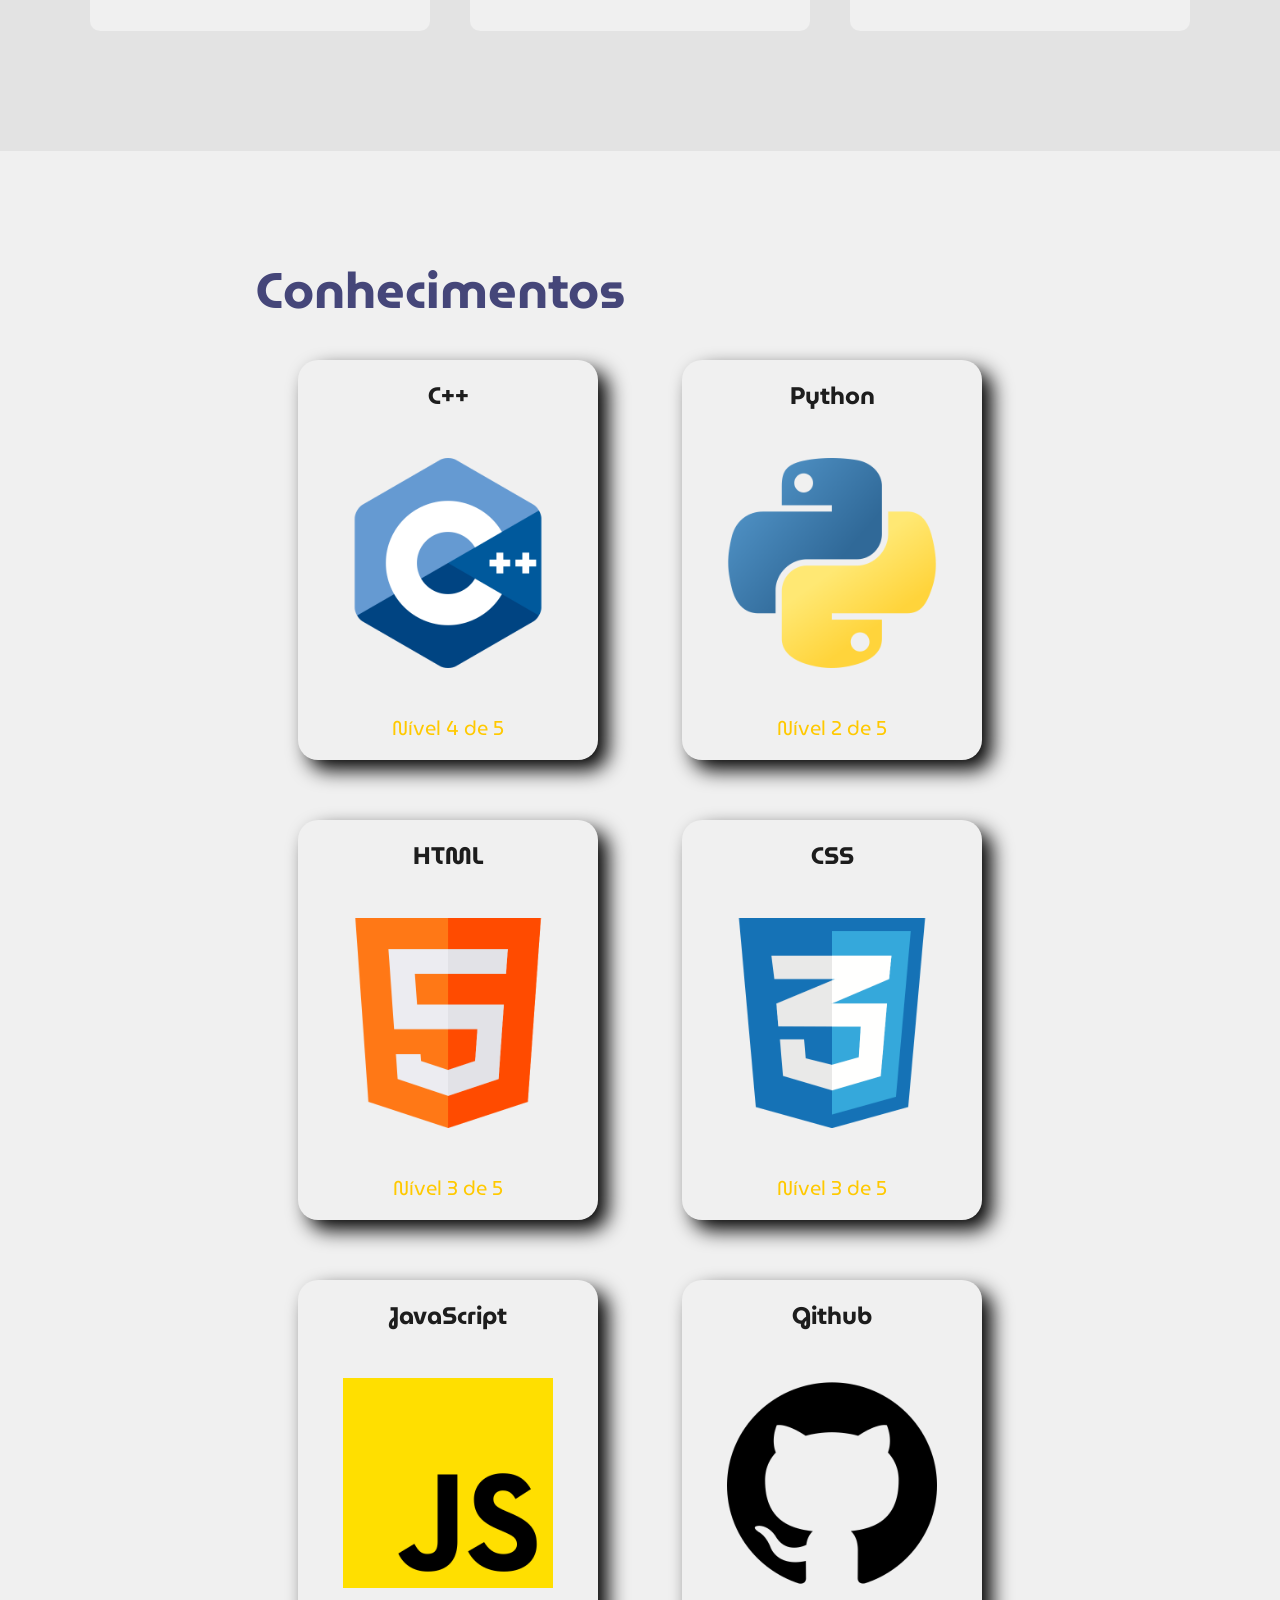
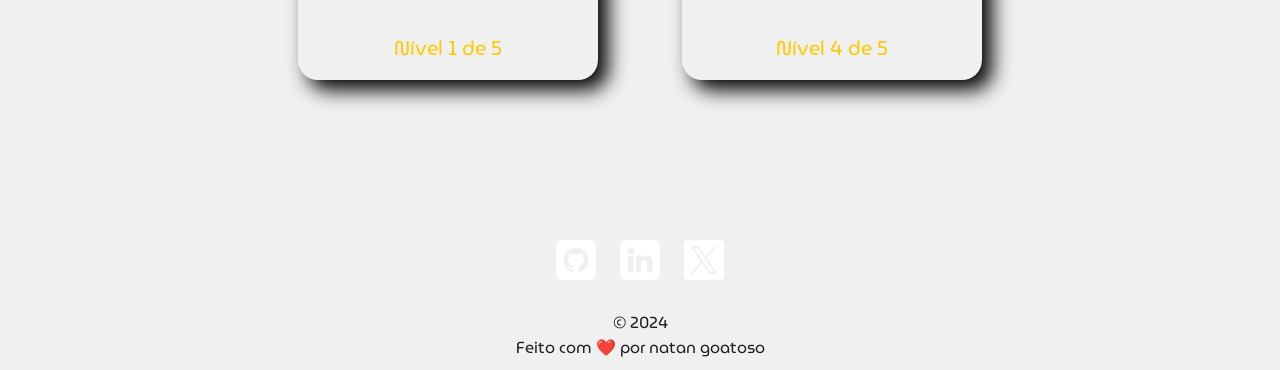
==== commit e9f06e34: "update" ====
--- a/index.html
+++ b/index.html
@@ -1,120 +1,126 @@
-<!DOCTYPE html>
-<html lang="pt-br">
-<head>
-     <meta charset="UTF-8">
-     <title>NATAN</title>
-     <link rel="stylesheet" href="./assets/css/style.css">
-     <link rel="stylesheet" href="https://fonts.googleapis.com/icon?family=Material+Icons">
-     <link rel="shortcut icon" href="./assets/icons/favicon-32x32.png" type="image/x-icon">
-</head>
-<body>
-     <div class="toggle-button" id="toggleButton">
-          <i class="material-icons" id="modeicon">light_mode</i>
-     </div>
-     <div id="header">
-          <a href="#home"><h1>natan</h1></a>
-          <div id="topics">
-               <a href="#about-me">Sobre mim</a>
-               <a href="#projects">Projetos</a>
-               <a href="#know">Conhecimentos</a>
-          </div>
-     </div>
-     <div id="home">
-          <div id="profile">
-               <img src="./assets/img/natan.jpg">
-               <div class="name">
-                    <h2>Olá,</h2>
-                    <h1>natan almeida</h1>
-               </div>
-          </div>
-     </div>
-     <div id="about-me">
-          <h1>Sobre mim</h1>
-          <div id="sm">
-               <p>
-                    Sou o Natan Almeida, estudante de Engenharia de Software da UnB. Desenvolvedor C++, aprendendo Python, HTML, CSS e JavaScript. Busco oportunidades no mercado como dev.
-               </p>
-          </div>
-     </div>
-     <div id="projects">
-          <h1>Projetos</h1>
-          <div id="cont-proj">
-               <div class="sep-proj">
-                    <h2>Meu portifolio</h2>
-                    <img src="./assets/img/portifolio.PNG">
-                    <div id="links">
-                         <p><a href="https://natanalmeida.com.br/">
-                              natanalmeida.com.br
-                         </a></p>
-                         <p><a href="https://github.com/NATANGOATOSO/portifolio/" target="_blank">github.com/natangoatoso/portifolio/</a></p>
-                    </div>
-               </div>
-               <div class="sep-proj">
-                    <h2>Cronometro</h2>
-                    <img src="./assets/img/timer.PNG">
-                    <div id="links">
-                         <p><a href="https://cronometro.natanalmeida.com.br/" target="_blank">
-                              cronometro.natanalmeida.com.br
-                         </a></p>
-                         <p><a href="https://github.com/NATANGOATOSO/cronometro/" target="_blank">github.com/natangoatoso/cronometro/</a></p>
-                    </div>
-               </div>
-               <div class="sep-proj">
-                    <h2>Jokenpo</h2>
-                    <img src="./assets/img/jokenpo.PNG">
-                    <div id="links">
-                         <p><a href="https://jokenpo.natanalmeida.com.br/" target="_blank">
-                              jokenpo.natanalmeida.com.br
-                         </a></p>
-                         <p><a href="https://github.com/NATANGOATOSO/pedrapapeltesoura/" target="_blank">github.com/natangoatoso/pedrapapeltesoura/</a></p>
-                    </div>
-               </div>
-          </div>
-     </div>
-     <div id="know">
-          <h1>Conhecimentos</h1>
-          <div id="cont-know">
-               <div class="sep-know">
-                    <h2>C++</h2>
-                    <img src="./assets/icons/c-.png">
-                    <p>Nível 4 de 5</p>
-               </div>
-               <div class="sep-know">
-                    <h2>Python</h2>
-                    <img src="./assets/icons/python.png">
-                    <p>Nível 2 de 5</p>
-               </div>
-               <div class="sep-know">
-                    <h2>HTML</h2>
-                    <img src="./assets/icons/html.png">
-                    <p>Nível 3 de 5</p>
-               </div>
-               <div class="sep-know">
-                    <h2>CSS</h2>
-                    <img src="./assets/icons/css-3.png">
-                    <p>Nível 3 de 5</p>
-               </div>
-               <div class="sep-know">
-                    <h2>JavaScript</h2>
-                    <img src="./assets/icons/js.png">
-                    <p>Nível 1 de 5</p>
-               </div>
-               <div class="sep-know">
-                    <h2>Github</h2>
-                    <img src="./assets/icons/github.png">
-                    <p>Nível 4 de 5</p>
-               </div>
-          </div>
-     </div>
-     <div id="footer">
-          <div id="contatos">
-               <a href="https://github.com/natangoatoso"><img src="./assets/icons/github_c.png" ></a>
-               <a href="https://www.linkedin.com/in/natan-almeida-42b22728a/"><img src="./assets/icons/linkedin.png"></a>
-               <a href="https://https://x.com/NatanGoatoso"><img src="./assets/icons/twitter.png"></a>
-          </div>
-          <p>&copy; 2024</p>
-          <p>Feito com ❤️ por natan goatoso</p>
-     </div>
-     <script src="./assets/js/app.js"></script>
-</body>
-</html>
+<!DOCTYPE html>
+<html lang="pt-br">
+<head>
+     <meta charset="UTF-8">
+     <title>NATAN</title>
+     <link rel="stylesheet" href="./assets/css/style.css">
+     <link rel="stylesheet" href="https://fonts.googleapis.com/icon?family=Material+Icons">
+     <link rel="shortcut icon" href="./assets/icons/favicon-32x32.png" type="image/x-icon">
+</head>
+<body>
+     <div class="toggle-button" id="toggleButton">
+          <i class="material-icons" id="modeicon">light_mode</i>
+     </div>
+     <header>
+          <div id="header">
+               <a href="#home"><h1>natan</h1></a>
+               <div id="topics">
+                    <a href="#about-me">Sobre mim</a>
+                    <a href="#projects">Projetos</a>
+                    <a href="#know">Conhecimentos</a>
+               </div>
+          </div>
+     </header>
+     <section id="home">
+          <div id="profile">
+               <img src="./assets/img/natan.jpg">
+               <div class="name">
+                    <h2>Olá,</h2>
+                    <h1>natan almeida</h1>
+               </div>
+          </div>
+     </section>
+     <section id="about-me">
+          <div id="aboutMeCont">
+               <h1>Sobre mim</h1>
+               <div id="content">
+                    <p>
+                         Sou o Natan Almeida, estudante de Engenharia de Software da UnB. Desenvolvedor C++, aprendendo Python, HTML, CSS e JavaScript. Busco oportunidades no mercado como dev.
+                    </p>
+               </div>
+          </div>
+     </section>
+     <section id="projects">
+          <div id="projectsContainer">
+               <h1>Projetos</h1>
+               <div id="projContent">
+                    <div class="proj">
+                         <h2>Meu portifolio</h2>
+                         <img src="./assets/img/portifolio.PNG">
+                         <div id="links">
+                              <p><a href="https://natanalmeida.com.br/">
+                                   natanalmeida.com.br
+                              </a></p>
+                              <p><a href="https://github.com/NATANGOATOSO/portifolio/" target="_blank">github.com/natangoatoso/portifolio/</a></p>
+                         </div>
+                    </div>
+                    <div class="proj">
+                         <h2>Cronometro</h2>
+                         <img src="./assets/img/timer.PNG">
+                         <div id="links">
+                              <p><a href="https://cronometro.natanalmeida.com.br/" target="_blank">
+                                   cronometro.natanalmeida.com.br
+                              </a></p>
+                              <p><a href="https://github.com/NATANGOATOSO/cronometro/" target="_blank">github.com/natangoatoso/cronometro/</a></p>
+                         </div>
+                    </div>
+                    <div class="proj">
+                         <h2>Jokenpo</h2>
+                         <img src="./assets/img/jokenpo.PNG">
+                         <div id="links">
+                              <p><a href="https://jokenpo.natanalmeida.com.br/" target="_blank">
+                                   jokenpo.natanalmeida.com.br
+                              </a></p>
+                              <p><a href="https://github.com/NATANGOATOSO/pedrapapeltesoura/" target="_blank">github.com/natangoatoso/pedrapapeltesoura/</a></p>
+                         </div>
+                    </div>
+               </div>
+          </div>
+     </section>
+     <div id="know">
+          <h1>Conhecimentos</h1>
+          <div id="cont-know">
+               <div class="sep-know">
+                    <h2>C++</h2>
+                    <img src="./assets/icons/c-.png">
+                    <p>Nível 4 de 5</p>
+               </div>
+               <div class="sep-know">
+                    <h2>Python</h2>
+                    <img src="./assets/icons/python.png">
+                    <p>Nível 2 de 5</p>
+               </div>
+               <div class="sep-know">
+                    <h2>HTML</h2>
+                    <img src="./assets/icons/html.png">
+                    <p>Nível 3 de 5</p>
+               </div>
+               <div class="sep-know">
+                    <h2>CSS</h2>
+                    <img src="./assets/icons/css-3.png">
+                    <p>Nível 3 de 5</p>
+               </div>
+               <div class="sep-know">
+                    <h2>JavaScript</h2>
+                    <img src="./assets/icons/js.png">
+                    <p>Nível 1 de 5</p>
+               </div>
+               <div class="sep-know">
+                    <h2>Github</h2>
+                    <img src="./assets/icons/github.png">
+                    <p>Nível 4 de 5</p>
+               </div>
+          </div>
+     </div>
+     <div id="footer">
+          <div id="contatos">
+               <a href="https://github.com/natangoatoso"><img src="./assets/icons/github_c.png" ></a>
+               <a href="https://www.linkedin.com/in/natan-almeida-42b22728a/"><img src="./assets/icons/linkedin.png"></a>
+               <a href="https://https://x.com/NatanGoatoso"><img src="./assets/icons/twitter.png"></a>
+          </div>
+          <p>&copy; 2024</p>
+          <p>Feito com ❤️ por natan goatoso</p>
+     </div>
+     <script src="./assets/js/app.js"></script>
+</body>
+</html>
--- a/assets/css/style.css
+++ b/assets/css/style.css
@@ -1,296 +1,307 @@
-@import url('https://fonts.googleapis.com/css2?family=MuseoModerno:ital,wght@0,100..900;1,100..900&display=swap');
-:root{
-     --WHITE: #ffff;
-     --WHITE1: #e3e3e3;
-     --WHITE2: #f0f0f0;
-     --BLACK: #1d1d1d;
-     --BLACK1: #151515;
-     --BLACK61: #3d3d3d;
-     --GREY: 	#7b7b7b;
-     --PURPLE: #454679;
-     --YELLOW: #ffc900;
-
-}
-*{
-     padding: 0;
-     margin: 0;
-}
-
-div{
-     transition: background-color 0.5s ease, color 0.5s ease;
-}
-body.light-mode {
-     --PRIMARY: var(--WHITE1);
-     --SECONDARY: var(--WHITE2);
-     --LETTERCOLOR: var(--BLACK);
- }
-
- body.dark-mode {
-     --PRIMARY: var(--BLACK);
-     --SECONDARY: var(--BLACK1);
-     --LETTERCOLOR: var(--WHITE);
- }
-
- .toggle-button {
-     position: fixed;
-     bottom: 20px;
-     left: 20px;
-     min-width: 50px;
-     min-height: 50px;
-     border-radius: 50%;
-     background-color: var(--BLACK61);
-     color: #fff;
-     display: flex;
-     justify-content: center;
-     align-items: center;
-     cursor: pointer;
-     box-shadow: 0 4px 8px rgba(0, 0, 0, 0.2);
-     transition: background-color 0.3s ease;
-}
- 
-.toggle-button:hover {
-     background-color: var(--PURPLE);
-}
-#header{
-     background-color: var(--PRIMARY);
-     padding: 0 20% 0 0;
-     width: 100%;
-     height: 60px;
-     display: flex;
-     justify-content: space-around;
-     align-items: center;
-     position: fixed;
-     box-shadow: 5px 0 10px;
-     z-index: 3;
-}
-#header a{
-     text-decoration: none;
-}
-#header h1{
-     color: var(--YELLOW);
-     font-family: "MuseoModerno";
-}
-#header #topics{
-     display: inline-block;
-}
-
-#topics a{
-     color: var(--YELLOW);
-     font-family: "MuseoModerno";
-}
-
-#topics a:hover{
-     border-bottom-style: solid;
-     border-width: 2px;
-}
-
-#topics a{
-     margin: 0 10px 0 10px;
-     text-decoration: none;
-}
-#home{
-     background-color: var(--PRIMARY);
-     padding: 100px 20% 100px 20%;
-     width: 100wh;
-     display: flex;
-     align-items: center;
-}
-#profile{
-     width: 100%;
-     display: flex;
-     flex-wrap: wrap;
-     justify-content: space-between;
-     align-items: center;
-     text-align: center;
-}
-#profile img{
-     height: 400px;
-     border-radius: 40px;
-     box-shadow: 10px 10px 30px;
-
-}
-
-#profile img:hover{
-     transform: scale(110%);
-     z-index: 0;
-}
-
-.name{
-     display: flex;
-     flex-direction: column;
-     text-align: end;
-}
-.name h2{
-     color: var(--PURPLE);
-     font-family: "MuseoModerno";
-     font-size: 30px;
-}
-.name h1{
-     color: var(--YELLOW);
-     font-family: "MuseoModerno";
-     font-size: 70px;
-}
-
-#about-me{
-     background-color: var(--SECONDARY);
-     width: 100wh;
-     padding: 100px 20% 100px 20%;
-}
-
-#about-me #sm{
-     width: 70%;
-     display: flex;
-     justify-content: space-between;
-     align-items: center;
-}
-#about-me h1{
-     font-size: 50px; 
-     font-family: "MuseoModerno"; 
-     color: var(--PURPLE);
-}
-#sm p{
-     font-size: 20px;
-     color: var(--LETTERCOLOR);
-     font-family: "MuseoModerno"; 
-}
-
-#projects{
-     background-color: var(--PRIMARY);
-     width: 100wh;
-     padding: 100px 20% 100px 20%;
-}
-
-#projects h1{
-     font-size: 50px; 
-     font-family: "MuseoModerno"; 
-     color: var(--PURPLE);
-     padding-bottom: 100px;
-}
-
-#cont-proj{
-     display: flex;
-     flex-wrap: wrap;
-     width: 100%;
-}
-
-#cont-proj .sep-proj{
-     background-color: var(--SECONDARY);
-     margin: 30px;
-     min-width: 400px;
-     max-width: 500px;
-     min-height: 500px;
-     max-height: 700px;
-     display: flex;
-     flex-direction: column;
-     justify-content: space-around;
-     text-align: center;
-     align-items: center;
-     border-radius: 20px;
-     box-shadow: 10px 10px 20px;
-}
-#cont-proj a{
-     text-decoration: none;
-}
-
-.sep-proj h2{
-     font-family: "MuseoModerno";
-     color: var(--LETTERCOLOR);
-}
-
-.sep-proj img{
-     width: 90%;
-     padding: 10px;
-}
-
-.sep-proj #links{
-     height: 30%;
-     display: flex;
-     flex-direction: column;
-     flex-wrap: wrap;
-     justify-content: space-around;
-     align-items: start;
-}
-
-#links a{
-     font-family: "MuseoModerno";
-     color: var(--LETTERCOLOR);
-     text-decoration: none;
-}
-
-#cont-proj .sep-proj:hover{
-     transform: scale(105%);
-}
-
-#know{
-     background-color: var(--SECONDARY);
-     width: 100wh;
-     padding: 100px 20% 100px 20%;
-}
-
-#know h1{
-     font-size: 50px; 
-     font-family: "MuseoModerno"; 
-     color: var(--PURPLE);
-}
-
-#cont-know{
-     display: flex;
-     flex-wrap: wrap;
-     width: 100%;
-     justify-content: space-around;
-}
-
-#cont-know .sep-know{
-     background-color: var(--SECONDARY);
-     margin: 30px;
-     min-width: 400px;
-     max-width: 500px;
-     min-height: 500px;
-     max-height: 700px;
-     display: flex;
-     flex-direction: column;
-     justify-content: space-around;
-     text-align: center;
-     align-items: center;
-     border-radius: 20px;
-     box-shadow: 10px 10px 20px;
-}
-
-.sep-know img{
-     width: 70%;
-     padding: 10px;
-}
-
-.sep-know h2{
-     font-family: "MuseoModerno";
-     color: var(--LETTERCOLOR);
-}
-
-.sep-know p{
-     font-family: "MuseoModerno";
-     color: var(--YELLOW);
-     font-size: 20px;;
-}
-
-#footer{
-     background-color: var(--SECONDARY);
-     width: 100wh;
-     text-align: center;
-     align-items: center;
-     padding: 10px 0 10px 0;
-}
-#footer #contatos{
-     height: 40px;
-     margin: 20px 0 30px 0;
-     filter: invert();
-}
-
-#contatos img{
-     padding: 0 10px 0 10px;
-     height: 40px;
-}
-
-#footer p{
-     color: var(--LETTERCOLOR);
-     font-family: "MuseoModerno";
+@import url('https://fonts.googleapis.com/css2?family=MuseoModerno:ital,wght@0,100..900;1,100..900&display=swap');
+:root{
+     --WHITE: #ffff;
+     --WHITE1: #e3e3e3;
+     --WHITE2: #f0f0f0;
+     --BLACK: #1d1d1d;
+     --BLACK1: #151515;
+     --BLACK61: #3d3d3d;
+     --GREY: 	#7b7b7b;
+     --PURPLE: #454679;
+     --YELLOW: #ffc900;
+
+}
+*{
+     padding: 0;
+     margin: 0;
+}
+
+a{text-decoration: none;}
+div{transition: background-color 0.5s ease, color 0.5s ease;}
+
+body.light-mode {
+     --PRIMARY: var(--WHITE1);
+     --SECONDARY: var(--WHITE2);
+     --LETTERCOLOR: var(--BLACK);
+}
+
+body.dark-mode {
+     --PRIMARY: var(--BLACK);
+     --SECONDARY: var(--BLACK1);
+     --LETTERCOLOR: var(--WHITE);
+}
+
+.toggle-button {
+     position: fixed;
+     bottom: 20px;
+     left: 20px;
+     min-width: 50px;
+     min-height: 50px;
+     border-radius: 50%;
+     background-color: var(--BLACK61);
+     color: #fff;
+     display: flex;
+     justify-content: center;
+     align-items: center;
+     cursor: pointer;
+     box-shadow: 0 4px 8px rgba(0, 0, 0, 0.2);
+     transition: background-color 0.3s ease;
+}
+ 
+.toggle-button:hover {
+     background-color: var(--PURPLE);
+}
+
+/*INICIO CSS HEADER*/
+header{
+     background-color: var(--PRIMARY);
+     position: fixed;
+     height: 60px;
+     width: 100%;
+     z-index: 3;
+     box-shadow: 5px 0 10px;
+}
+#header{
+     min-width: 400px;
+     max-width: 1200px;
+     height: 60px;
+     margin: auto;
+     display: flex;
+     flex-direction: row;
+     align-items: center;
+     justify-content: space-between;
+     padding: 0 10px 0 10px;
+}
+#header h1{
+     color: var(--YELLOW);
+     font-family: "MuseoModerno";
+     text-decoration: none;
+}
+#topics{
+     display: block;
+     font-family: "MuseoModerno";
+     min-width: 320px;
+}
+#topics a{
+     color: var(--YELLOW);
+     margin: 0 7px 0 7px;
+}
+#topics a:hover{
+     border-bottom-style: solid;
+     border-width: 1px;
+}
+/*FINAL CSS HEADER*/
+/***************************************************************************/
+/*INICIO CSS HOME*/
+#home{
+     background-color: var(--PRIMARY);
+}
+#profile{
+     min-width: 400px;
+     max-width: 1200px;
+     padding: 100px 10px 100px 10px;
+     margin: auto;
+     display: flex;
+     justify-content: space-between;
+     align-items: center;
+     flex-wrap: wrap-reverse;
+}
+
+#profile img{
+     min-width: 300px;
+     max-width: 380px;
+     border-radius: 10px;
+     box-shadow: 10px 10px 30px;
+}
+
+.name{
+     min-width: 300px;
+     padding: 0 10px 0 10px;
+}
+
+.name h2{
+     color: var(--PURPLE);
+     font-family: "MuseoModerno";
+     text-align: end;
+}
+
+.name h1{
+     color: var(--YELLOW);
+     font-size: 60px;
+     font-family: "MuseoModerno";
+     text-align: end;
+}
+
+/*FINAL CSS HOME*/
+/***************************************************************************/
+/*INICIO CSS ABOUT-ME*/
+#about-me{
+     background-color: var(--SECONDARY);
+     padding: 50px 0 100px 0;
+}
+#about-me h1{
+     font-size: 50px; 
+     font-family: "MuseoModerno"; 
+     color: var(--PURPLE);
+}
+#aboutMeCont{
+     min-width: 400px;
+     max-width: 1200px;
+     margin: 100px 0 100px 0;
+     margin: auto;
+     display: flex;
+     flex-direction: column;
+     justify-content: space-between;
+}
+#content{
+     min-width: 400px;
+     max-width: 800px;
+}
+#content p{
+     font-size: 20px;
+     color: var(--LETTERCOLOR);
+     font-family: "MuseoModerno"; 
+}
+/*FINAL CSS ABOUT-ME*/
+/***************************************************************************/
+/*INICIO CSS PROJECTS*/
+#projects{
+     background-color: var(--PRIMARY);
+     padding: 50px 0 100px 0;
+}
+#projectsContainer h1{
+     font-size: 50px; 
+     font-family: "MuseoModerno"; 
+     color: var(--PURPLE);
+     margin-bottom: 40px;
+}
+
+#projectsContainer{
+     min-width: 400px;
+     max-width: 1200px;
+     margin: 100px 0 100px 0;
+     margin: auto;
+     display: flex;
+     flex-direction: column;
+     justify-content: space-between;
+}
+
+#projContent{
+     display: flex;
+     flex-wrap: wrap;
+     margin: auto;
+}
+
+#projContent img{
+     min-width: 300px;
+     max-width: 340px;
+     margin-bottom: 30px;
+}
+
+.proj{
+     background-color: var(--SECONDARY);
+     max-width: 300px;
+     height: 400px;
+     margin: 10px 20px 20px 20px;
+     padding: 10px 20px 10px 20px;
+     display: flex;
+     flex-direction: column;
+     border-radius: 10px;
+}
+.proj h2{
+     font-family: "MuseoModerno";
+     color: var(--LETTERCOLOR);
+     margin-bottom: 20px;
+}
+
+#links{
+     display: flex;
+     flex-direction: column;
+     justify-content: space-around;
+     text-overflow: clip;
+     height: 130px;
+}
+#links a{
+     font-family: "MuseoModerno";
+     color: var(--LETTERCOLOR);
+}
+
+#links a::before{
+     content: "🔗";
+}
+
+/*FINAL CSS PROJECTS*/
+
+#know{
+     background-color: var(--SECONDARY);
+     width: 100wh;
+     padding: 100px 20% 100px 20%;
+}
+
+#know h1{
+     font-size: 50px; 
+     font-family: "MuseoModerno"; 
+     color: var(--PURPLE);
+}
+
+#cont-know{
+     display: flex;
+     flex-wrap: wrap;
+     width: 100%;
+     justify-content: space-around;
+}
+
+#cont-know .sep-know{
+     background-color: var(--SECONDARY);
+     margin: 30px;
+     min-width: 200px;
+     max-width: 300px;
+     min-height: 400px;
+     max-height: 500px;
+     display: flex;
+     flex-direction: column;
+     justify-content: space-around;
+     text-align: center;
+     align-items: center;
+     border-radius: 20px;
+     box-shadow: 10px 10px 20px;
+}
+
+.sep-know img{
+     width: 70%;
+     padding: 10px;
+}
+
+.sep-know h2{
+     font-family: "MuseoModerno";
+     color: var(--LETTERCOLOR);
+}
+
+.sep-know p{
+     font-family: "MuseoModerno";
+     color: var(--YELLOW);
+     font-size: 20px;;
+}
+
+#footer{
+     background-color: var(--SECONDARY);
+     width: 100wh;
+     text-align: center;
+     align-items: center;
+     padding: 10px 0 10px 0;
+}
+#footer #contatos{
+     height: 40px;
+     margin: 20px 0 30px 0;
+     filter: invert();
+}
+
+#contatos img{
+     padding: 0 10px 0 10px;
+     height: 40px;
+}
+
+#footer p{
+     color: var(--LETTERCOLOR);
+     font-family: "MuseoModerno";
 }
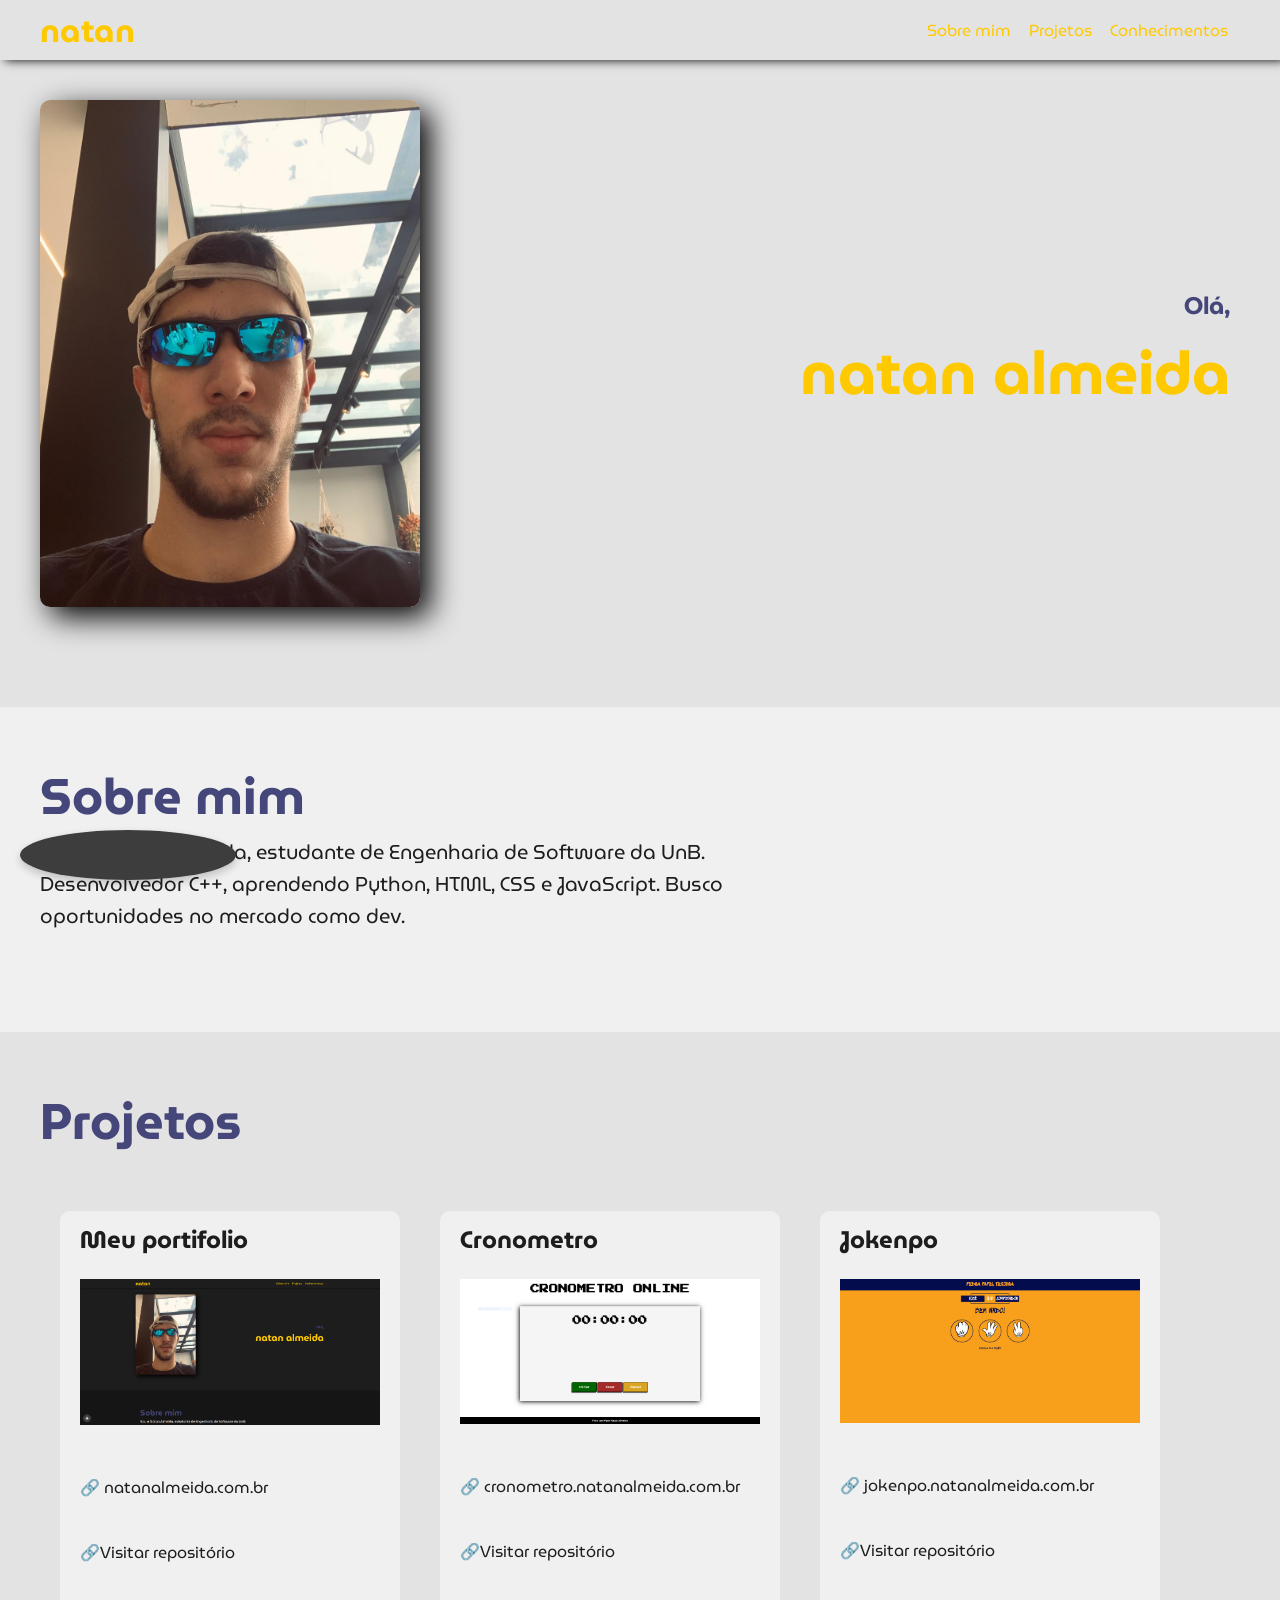
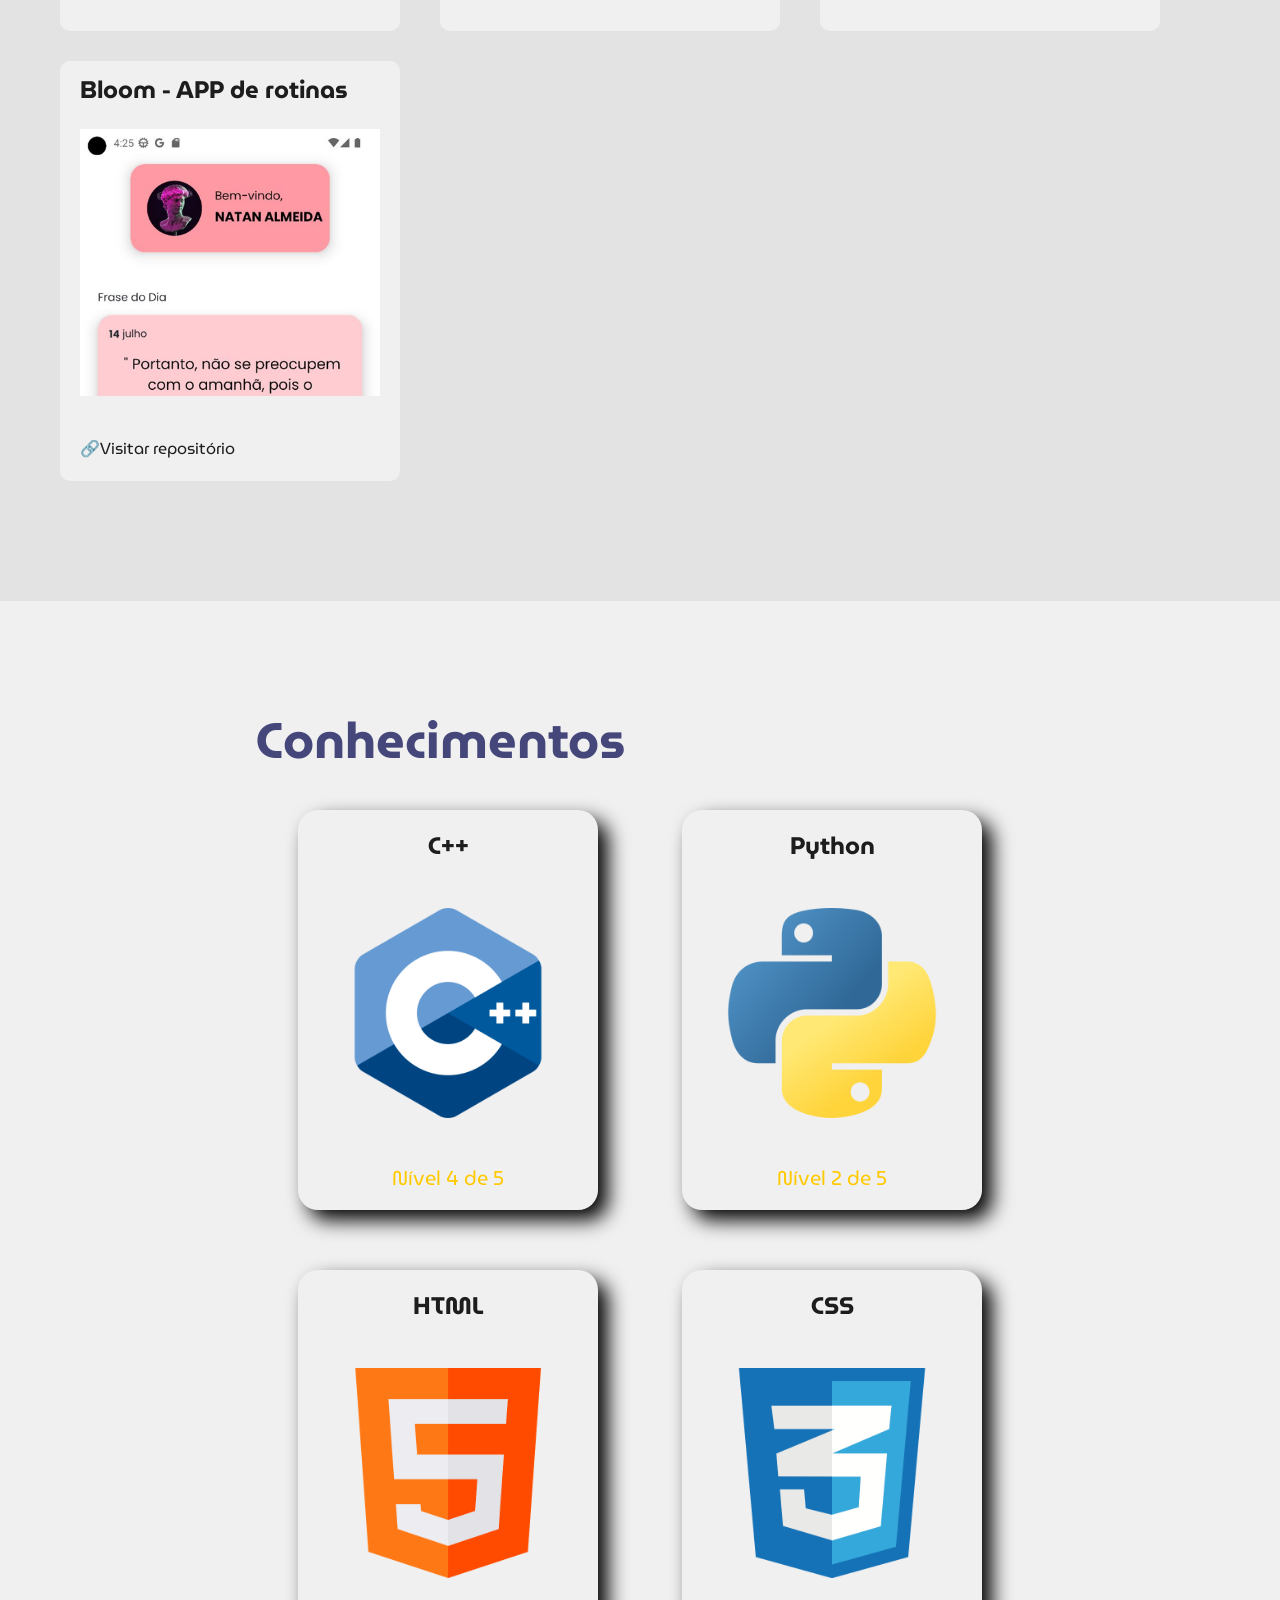
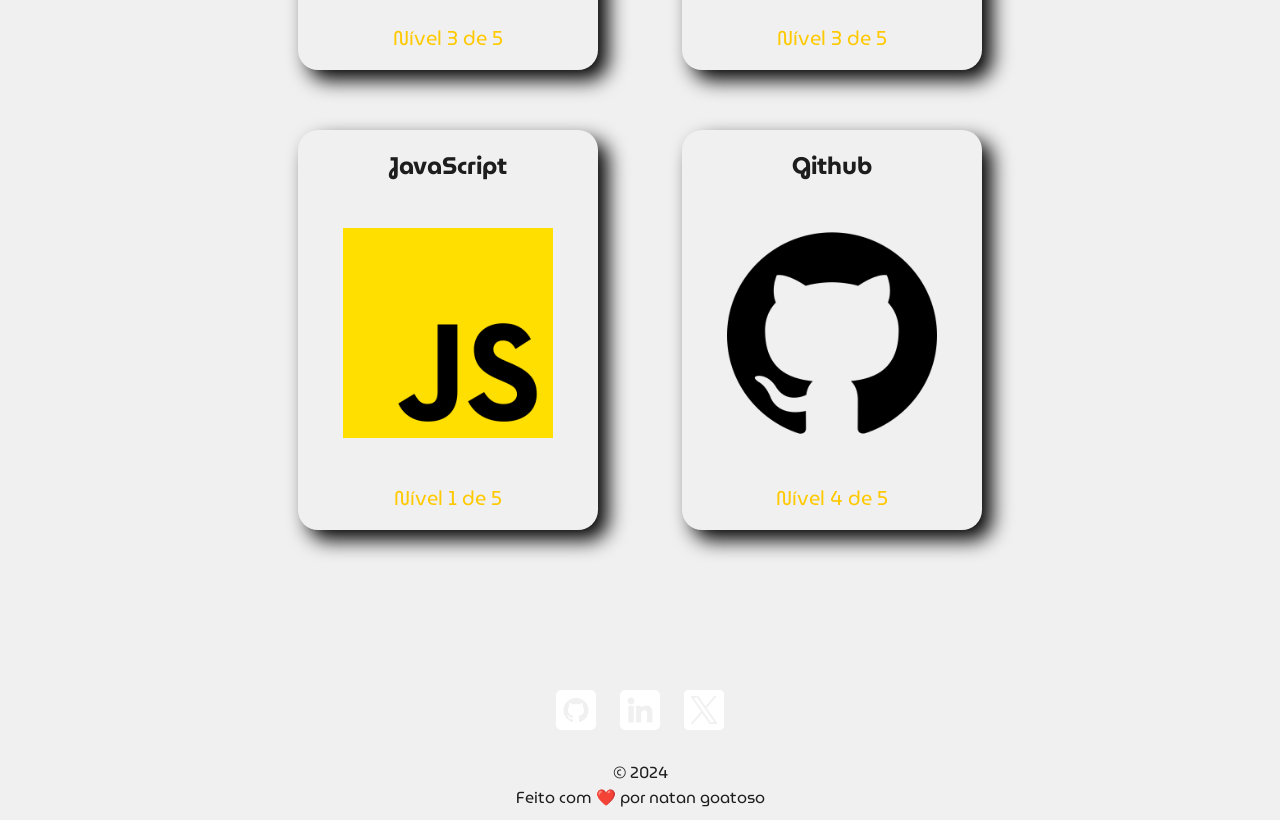
==== commit 240a3516: "add a new project: BLOOM" ====
--- a/index.html
+++ b/index.html
@@ -51,7 +51,7 @@
                               <p><a href="https://natanalmeida.com.br/">
                                    natanalmeida.com.br
                               </a></p>
-                              <p><a href="https://github.com/NATANGOATOSO/portifolio/" target="_blank">github.com/natangoatoso/portifolio/</a></p>
+                              <p><a href="https://github.com/NATANGOATOSO/portifolio/" target="_blank">Visitar repositório</a></p>
                          </div>
                     </div>
                     <div class="proj">
@@ -61,7 +61,7 @@
                               <p><a href="https://cronometro.natanalmeida.com.br/" target="_blank">
                                    cronometro.natanalmeida.com.br
                               </a></p>
-                              <p><a href="https://github.com/NATANGOATOSO/cronometro/" target="_blank">github.com/natangoatoso/cronometro/</a></p>
+                              <p><a href="https://github.com/NATANGOATOSO/cronometro/" target="_blank">Visitar repositório</a></p>
                          </div>
                     </div>
                     <div class="proj">
@@ -71,7 +71,14 @@
                               <p><a href="https://jokenpo.natanalmeida.com.br/" target="_blank">
                                    jokenpo.natanalmeida.com.br
                               </a></p>
-                              <p><a href="https://github.com/NATANGOATOSO/pedrapapeltesoura/" target="_blank">github.com/natangoatoso/pedrapapeltesoura/</a></p>
+                              <p><a href="https://github.com/NATANGOATOSO/pedrapapeltesoura/" target="_blank">Visitar repositório</a></p>
+                         </div>
+                    </div>
+                    <div class="proj">
+                         <h2>Bloom - APP de rotinas</h2>
+                         <img src="./assets/img/bloom.PNG">
+                         <div id="links">
+                              <p><a href="https://github.com/cerejeiros/bloom" target="_blank">Visitar repositório</a></p>
                          </div>
                     </div>
                </div>
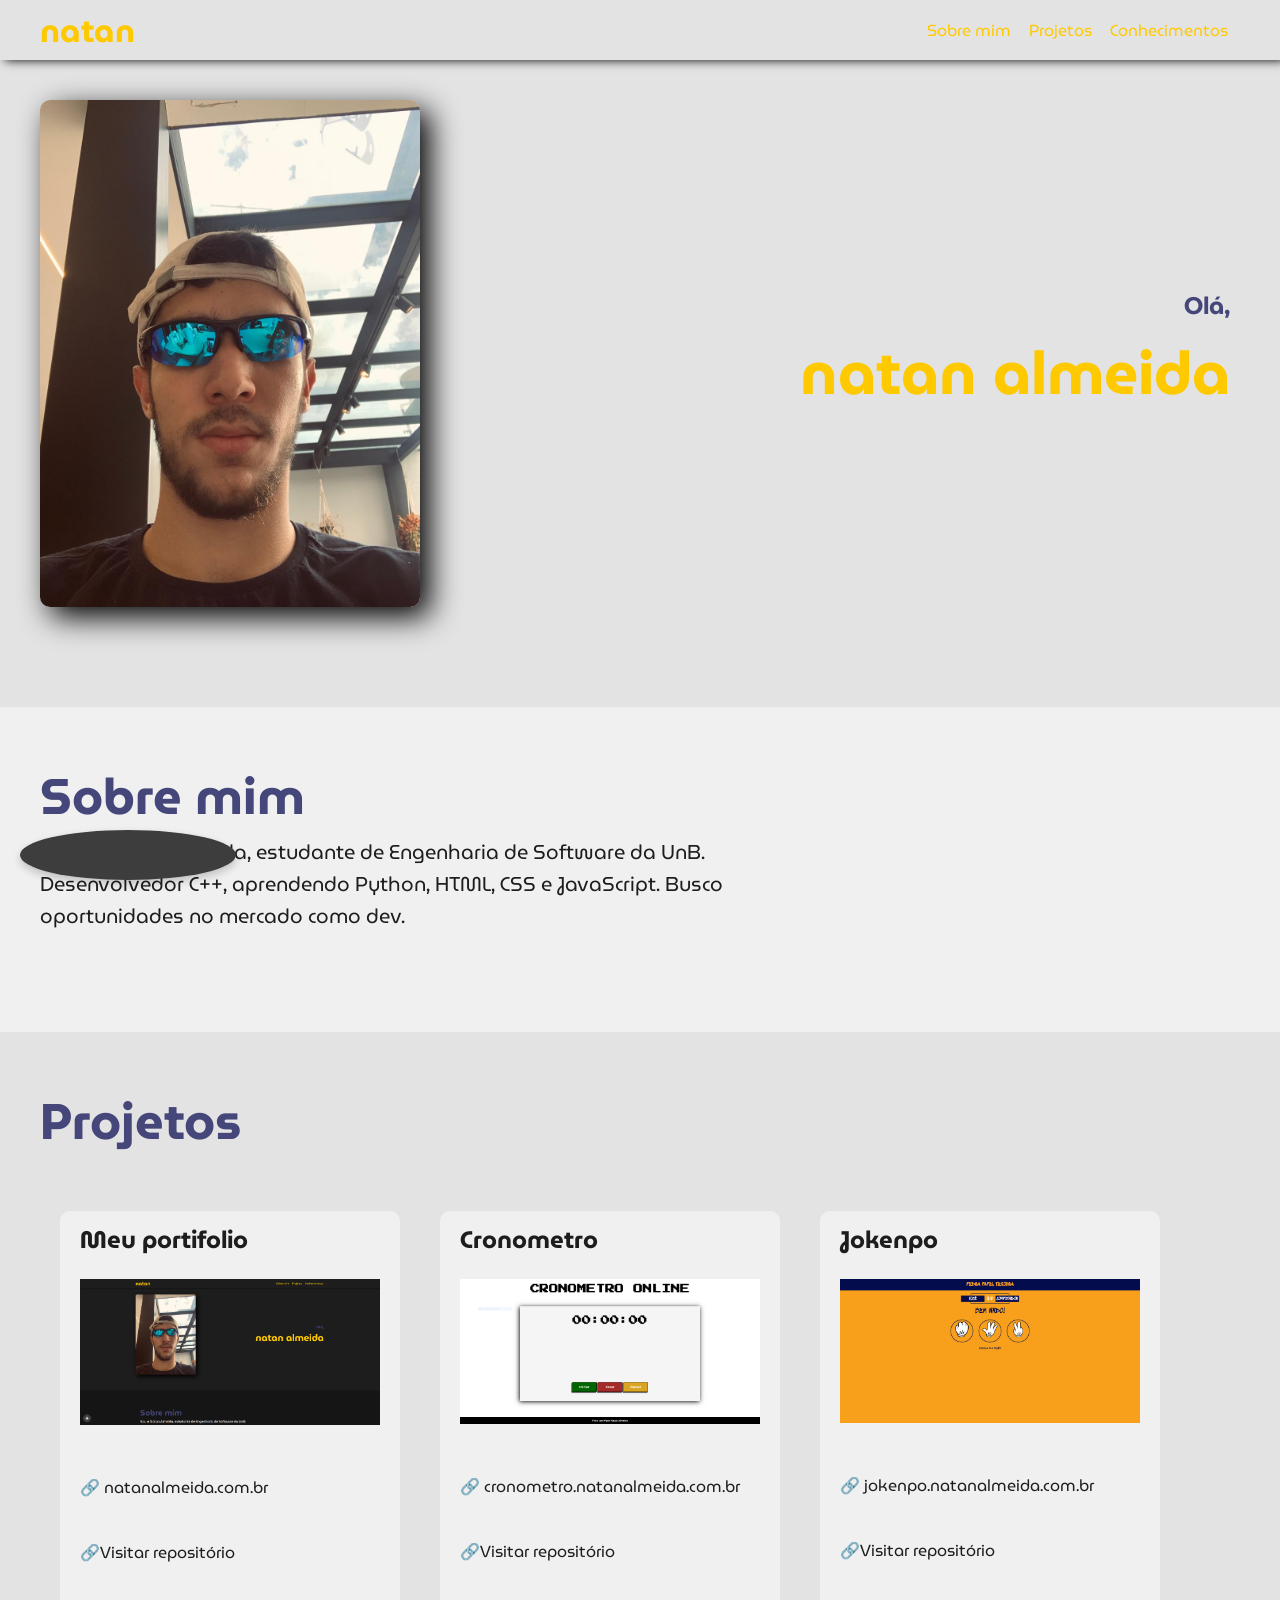
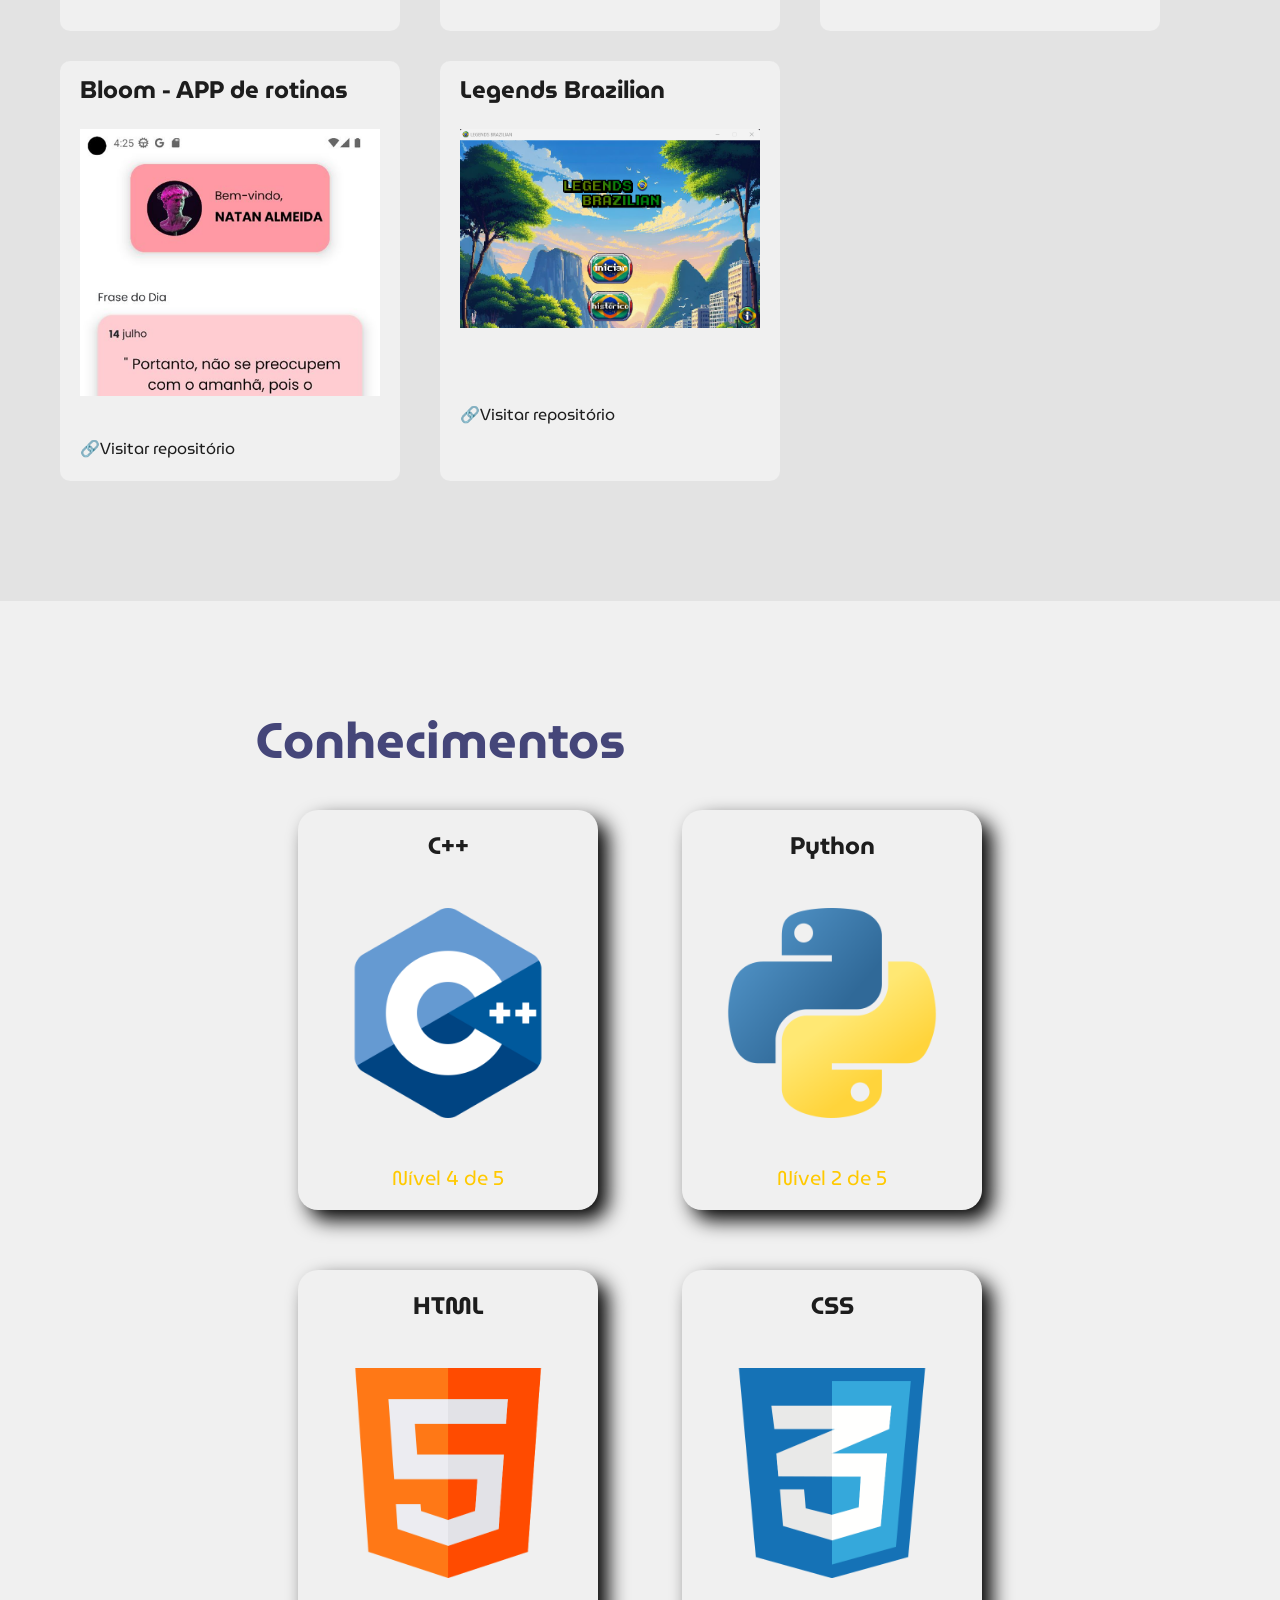
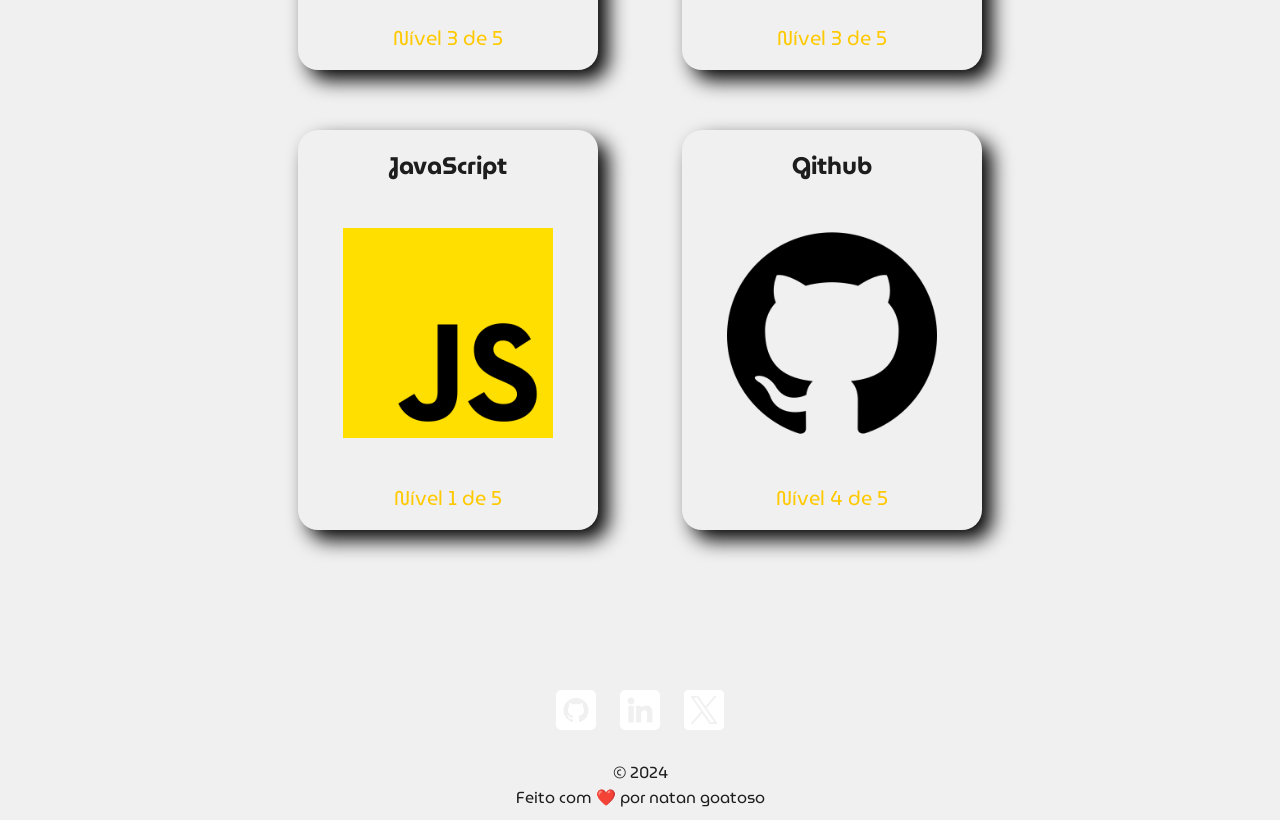
==== commit b7dc7631: "add new project: Legends Brazilian" ====
--- a/index.html
+++ b/index.html
@@ -81,6 +81,13 @@
                               <p><a href="https://github.com/cerejeiros/bloom" target="_blank">Visitar repositório</a></p>
                          </div>
                     </div>
+                    <div class="proj">
+                         <h2>Legends Brazilian</h2>
+                         <img src="./assets/img/LegendsBrazilian.png">
+                         <div id="links">
+                              <p><a href="https://github.com/LegendsBrazilian/LegendsBrazilian" target="_blank">Visitar repositório</a></p>
+                         </div>
+                    </div>
                </div>
           </div>
      </section>
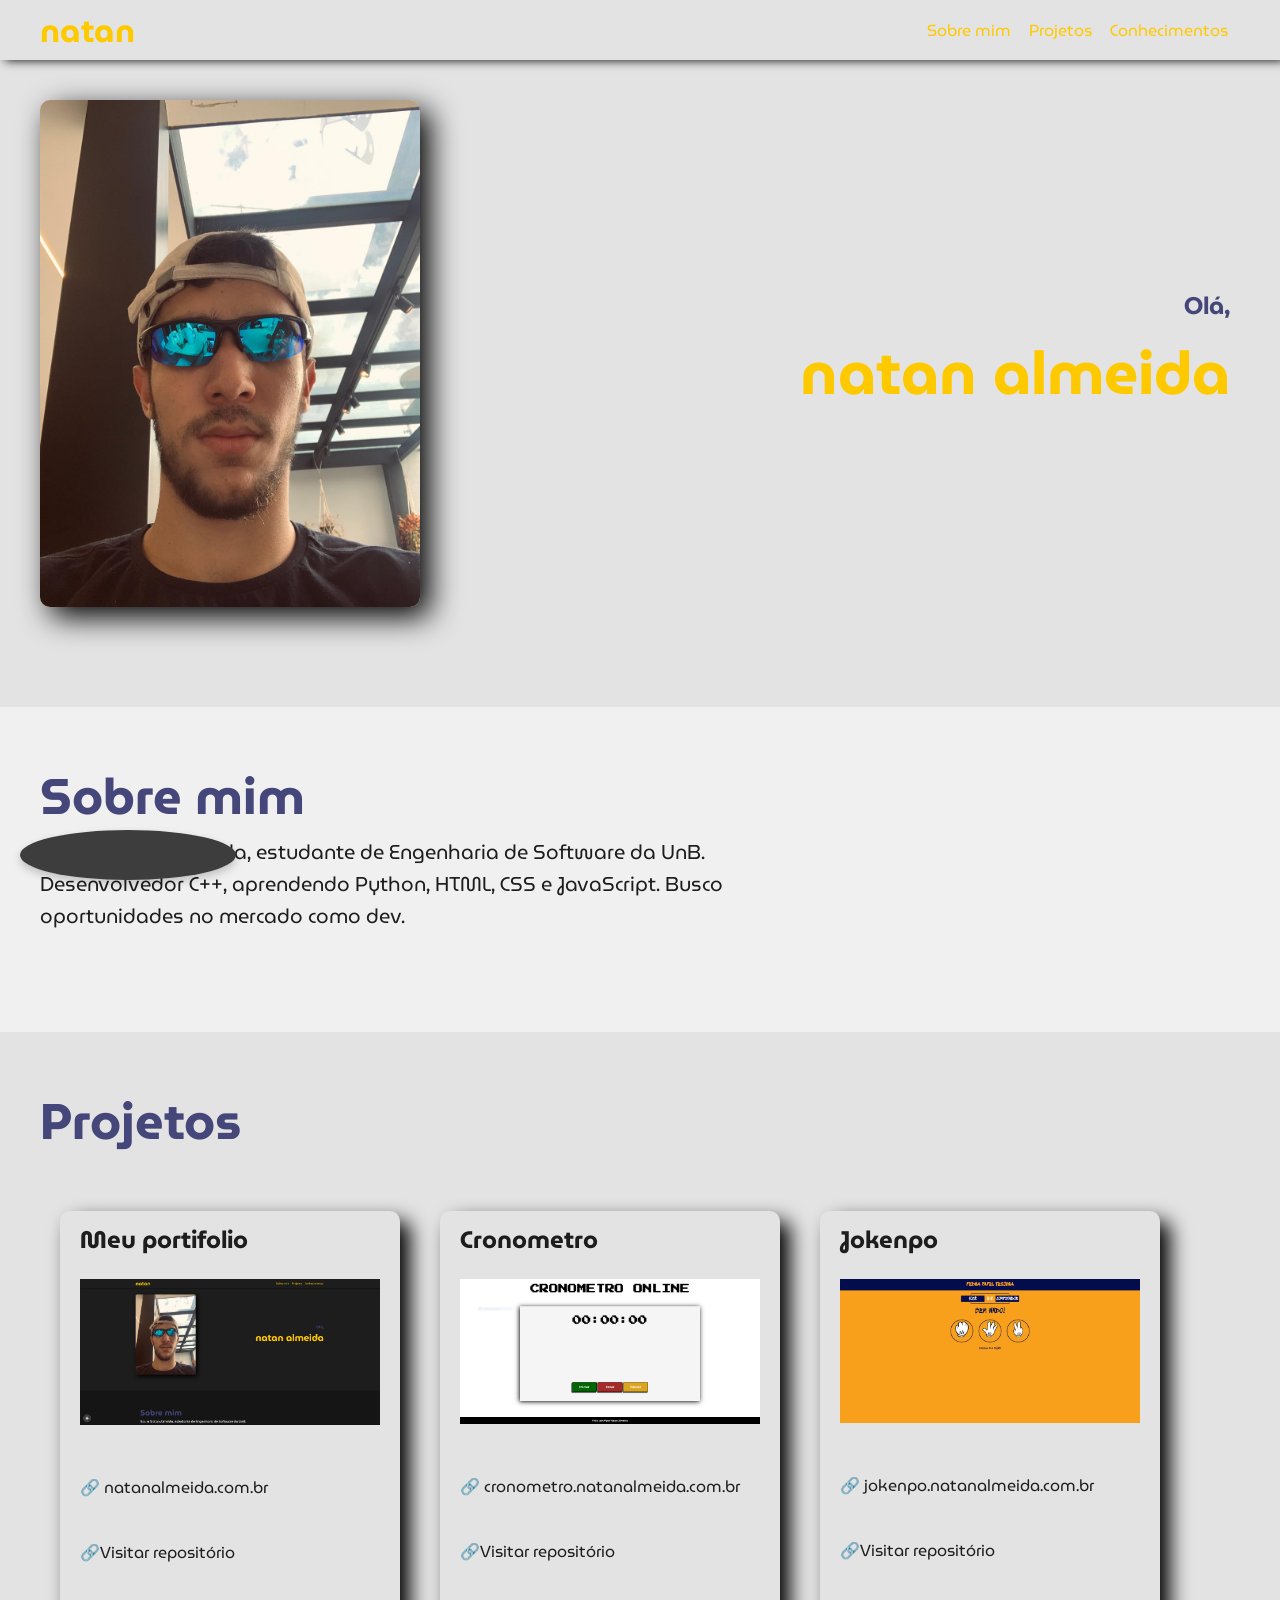
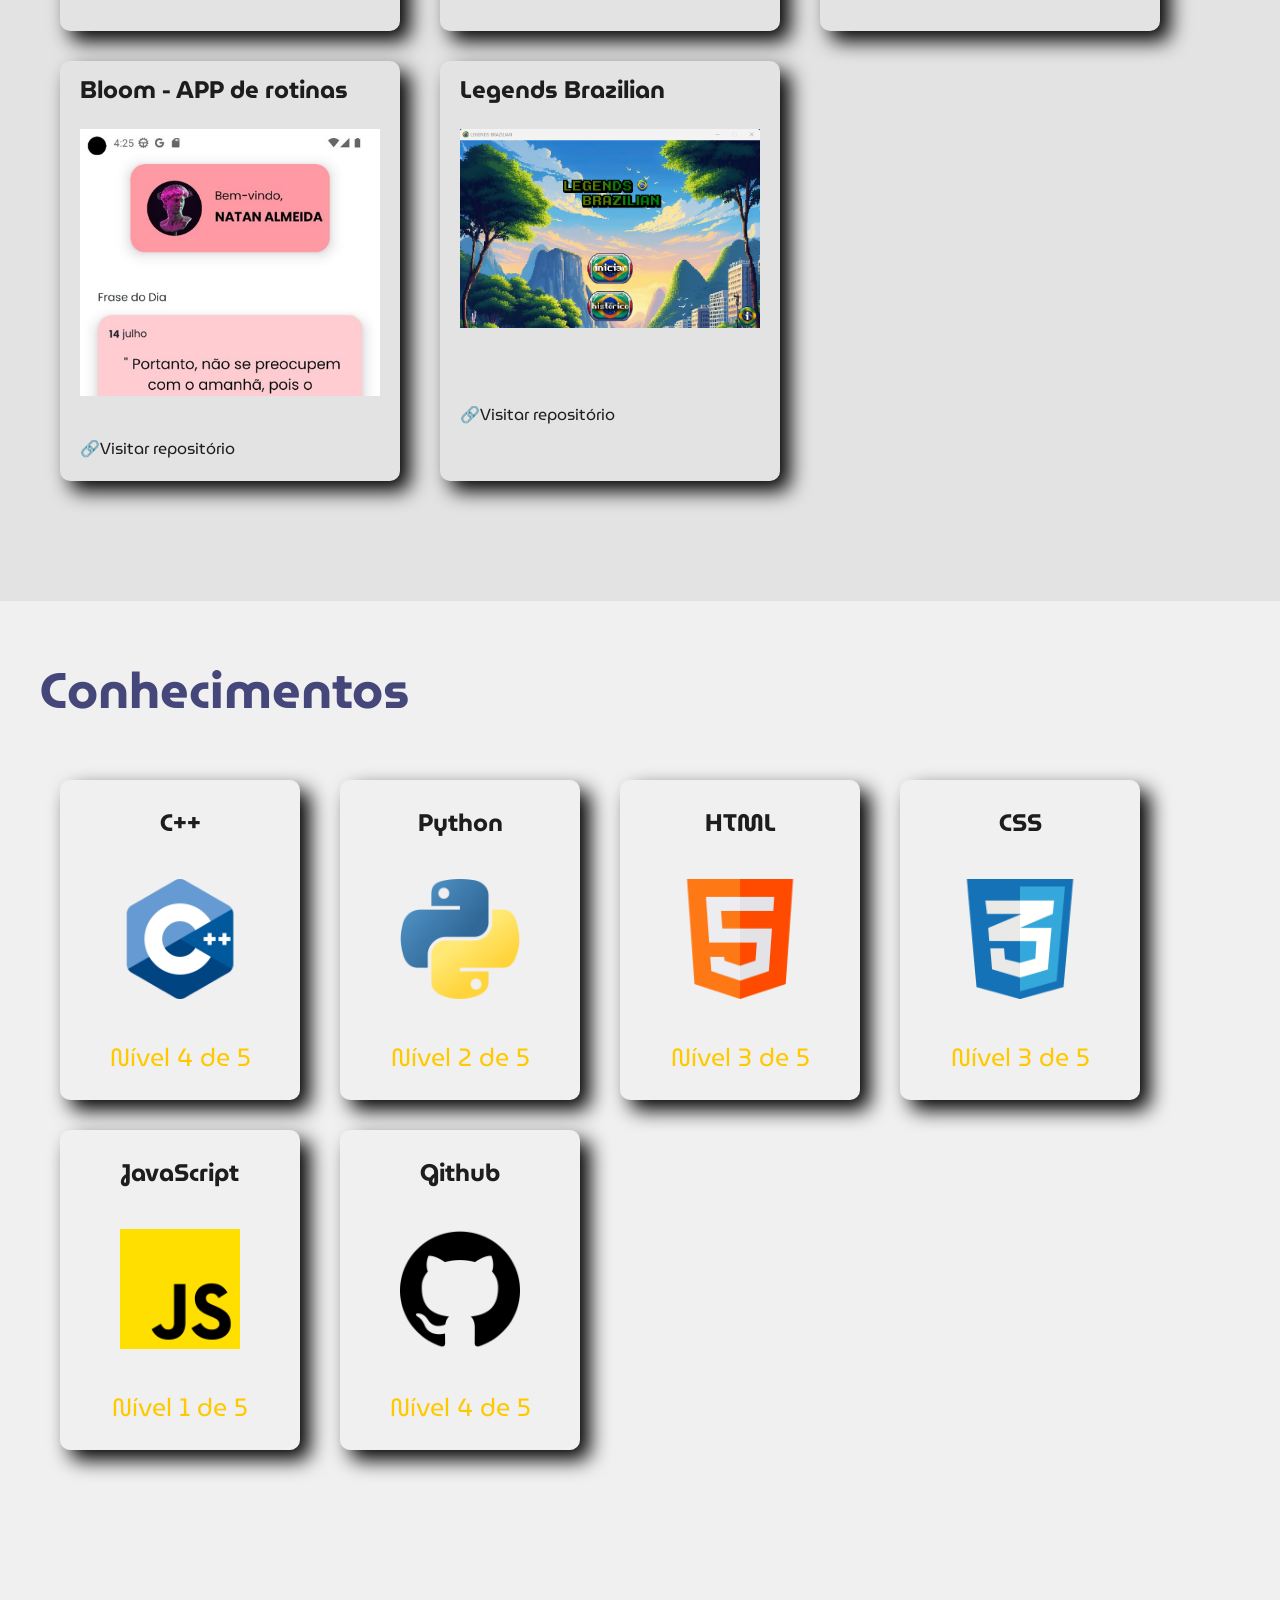
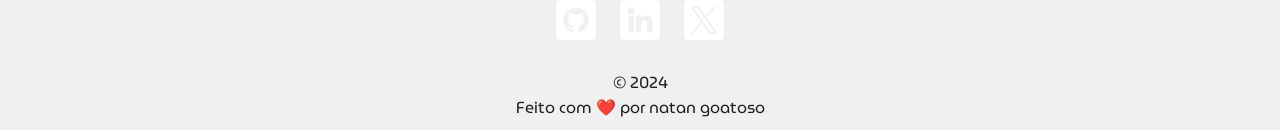
==== commit 92466917: "update knowledges" ====
--- a/index.html
+++ b/index.html
@@ -91,41 +91,43 @@
                </div>
           </div>
      </section>
-     <div id="know">
-          <h1>Conhecimentos</h1>
-          <div id="cont-know">
-               <div class="sep-know">
-                    <h2>C++</h2>
-                    <img src="./assets/icons/c-.png">
-                    <p>Nível 4 de 5</p>
-               </div>
-               <div class="sep-know">
-                    <h2>Python</h2>
-                    <img src="./assets/icons/python.png">
-                    <p>Nível 2 de 5</p>
-               </div>
-               <div class="sep-know">
-                    <h2>HTML</h2>
-                    <img src="./assets/icons/html.png">
-                    <p>Nível 3 de 5</p>
-               </div>
-               <div class="sep-know">
-                    <h2>CSS</h2>
-                    <img src="./assets/icons/css-3.png">
-                    <p>Nível 3 de 5</p>
-               </div>
-               <div class="sep-know">
-                    <h2>JavaScript</h2>
-                    <img src="./assets/icons/js.png">
-                    <p>Nível 1 de 5</p>
-               </div>
-               <div class="sep-know">
-                    <h2>Github</h2>
-                    <img src="./assets/icons/github.png">
-                    <p>Nível 4 de 5</p>
+     <section id="know">
+          <div id="knowContainer">
+               <h1>Conhecimentos</h1>
+               <div id="knowContent">
+                    <div class="sepKnow">
+                         <h2>C++</h2>
+                         <img src="./assets/icons/c-.png">
+                         <p>Nível 4 de 5</p>
+                    </div>
+                    <div class="sepKnow">
+                         <h2>Python</h2>
+                         <img src="./assets/icons/python.png">
+                         <p>Nível 2 de 5</p>
+                    </div>
+                    <div class="sepKnow">
+                         <h2>HTML</h2>
+                         <img src="./assets/icons/html.png">
+                         <p>Nível 3 de 5</p>
+                    </div>
+                    <div class="sepKnow">
+                         <h2>CSS</h2>
+                         <img src="./assets/icons/css-3.png">
+                         <p>Nível 3 de 5</p>
+                    </div>
+                    <div class="sepKnow">
+                         <h2>JavaScript</h2>
+                         <img src="./assets/icons/js.png">
+                         <p>Nível 1 de 5</p>
+                    </div>
+                    <div class="sepKnow">
+                         <h2>Github</h2>
+                         <img src="./assets/icons/github.png">
+                         <p>Nível 4 de 5</p>
+                    </div>
                </div>
           </div>
-     </div>
+     </section>
      <div id="footer">
           <div id="contatos">
                <a href="https://github.com/natangoatoso"><img src="./assets/icons/github_c.png" ></a>
--- a/assets/css/style.css
+++ b/assets/css/style.css
@@ -199,7 +199,7 @@
 }
 
 .proj{
-     background-color: var(--SECONDARY);
+     background-color: var(--PRIMARY);
      max-width: 300px;
      height: 400px;
      margin: 10px 20px 20px 20px;
@@ -207,6 +207,8 @@
      display: flex;
      flex-direction: column;
      border-radius: 10px;
+
+     box-shadow: 10px 10px 20px;
 }
 .proj h2{
      font-family: "MuseoModerno";
@@ -231,57 +233,66 @@
 }
 
 /*FINAL CSS PROJECTS*/
-
+/*INICIO CSS CONHECIMENTOS*/
 #know{
      background-color: var(--SECONDARY);
-     width: 100wh;
-     padding: 100px 20% 100px 20%;
-}
-
-#know h1{
+     padding: 50px 0 100px 0;
+}
+#knowContainer h1{
      font-size: 50px; 
      font-family: "MuseoModerno"; 
      color: var(--PURPLE);
-}
-
-#cont-know{
+     margin-bottom: 40px;
+}
+
+#knowContainer{
+     min-width: 400px;
+     max-width: 1200px;
+     margin: 100px 0 100px 0;
+     margin: auto;
+     display: flex;
+     flex-direction: column;
+     justify-content: space-between;
+}
+
+#knowContent{
      display: flex;
      flex-wrap: wrap;
-     width: 100%;
+     margin: auto;
+     text-align: center;
+}
+
+#knowContent img{
+     padding: 10px;
+     width: 60%;
+}
+
+.sepKnow{
+     background-color: var(--SECONDARY);
+     max-width: 200px;
+     height: 300px;
+     margin: 10px 20px 20px 20px;
+     padding: 10px 20px 10px 20px;
+     display: flex;
+     flex-direction: column;
      justify-content: space-around;
-}
-
-#cont-know .sep-know{
-     background-color: var(--SECONDARY);
-     margin: 30px;
-     min-width: 200px;
-     max-width: 300px;
-     min-height: 400px;
-     max-height: 500px;
-     display: flex;
-     flex-direction: column;
-     justify-content: space-around;
-     text-align: center;
-     align-items: center;
-     border-radius: 20px;
+
+     align-items: center;
+     border-radius: 10px;
+
      box-shadow: 10px 10px 20px;
 }
-
-.sep-know img{
-     width: 70%;
-     padding: 10px;
-}
-
-.sep-know h2{
-     font-family: "MuseoModerno";
-     color: var(--LETTERCOLOR);
-}
-
-.sep-know p{
+.sepKnow h2{
+     font-family: "MuseoModerno";
+     color: var(--LETTERCOLOR);
+}
+
+.sepKnow p{
      font-family: "MuseoModerno";
      color: var(--YELLOW);
-     font-size: 20px;;
-}
+     font-size: 25px;
+}
+/*FINAL CSS CONHECIMENTOS*/
 
 #footer{
      background-color: var(--SECONDARY);
